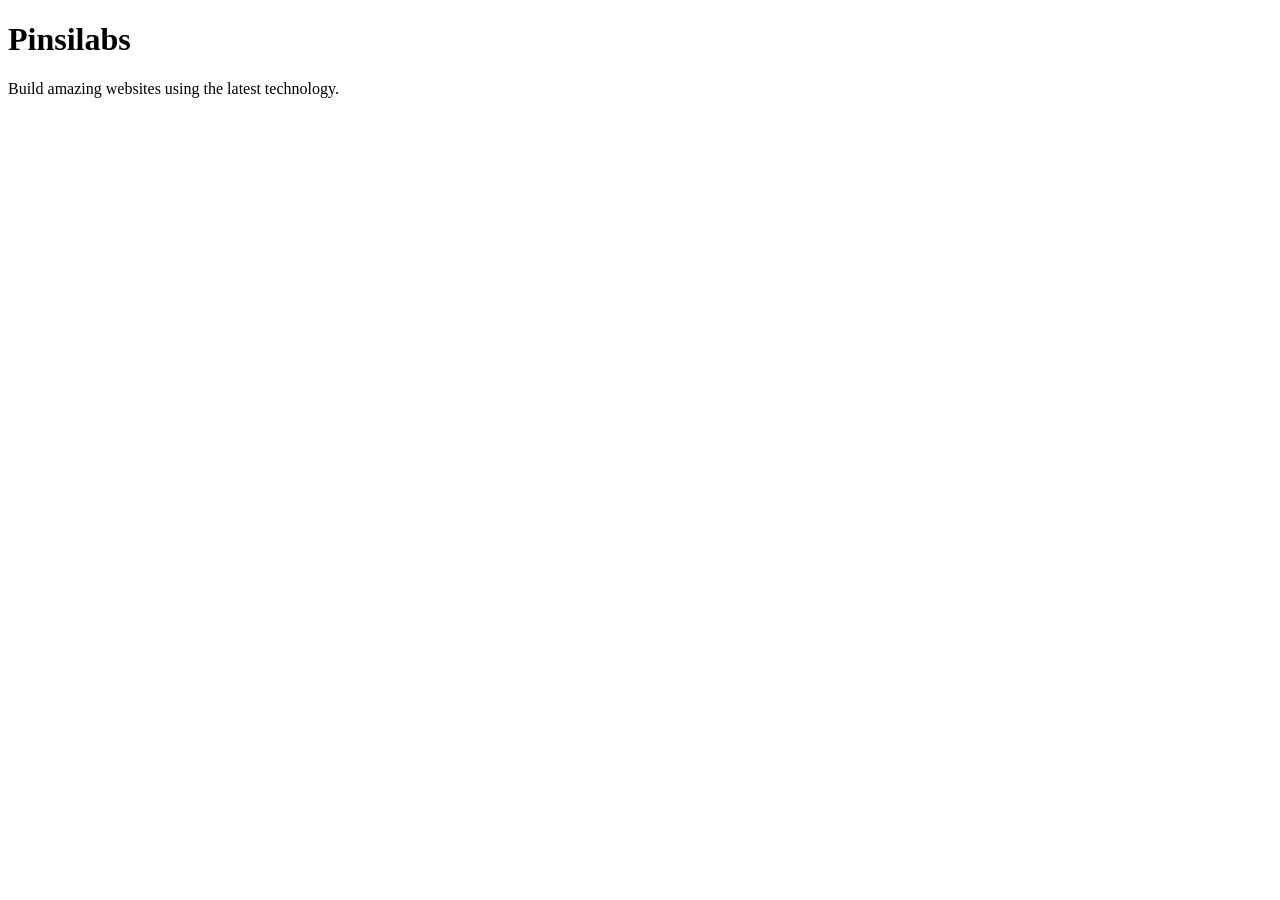
==== index.html @ 8f1940c2 "Initial commit" ====
<!DOCTYPE html>
<html lang="en">
<head>
  <meta charset="UTF-8">
  <meta name="viewport" content="width=device-width, initial-scale=1.0">
  <title>Pinsilabs</title>
</head>
<body>
  <h1>Pinsilabs</h1>
  <p>Build amazing websites using the latest technology.</p>
</body>
</html>
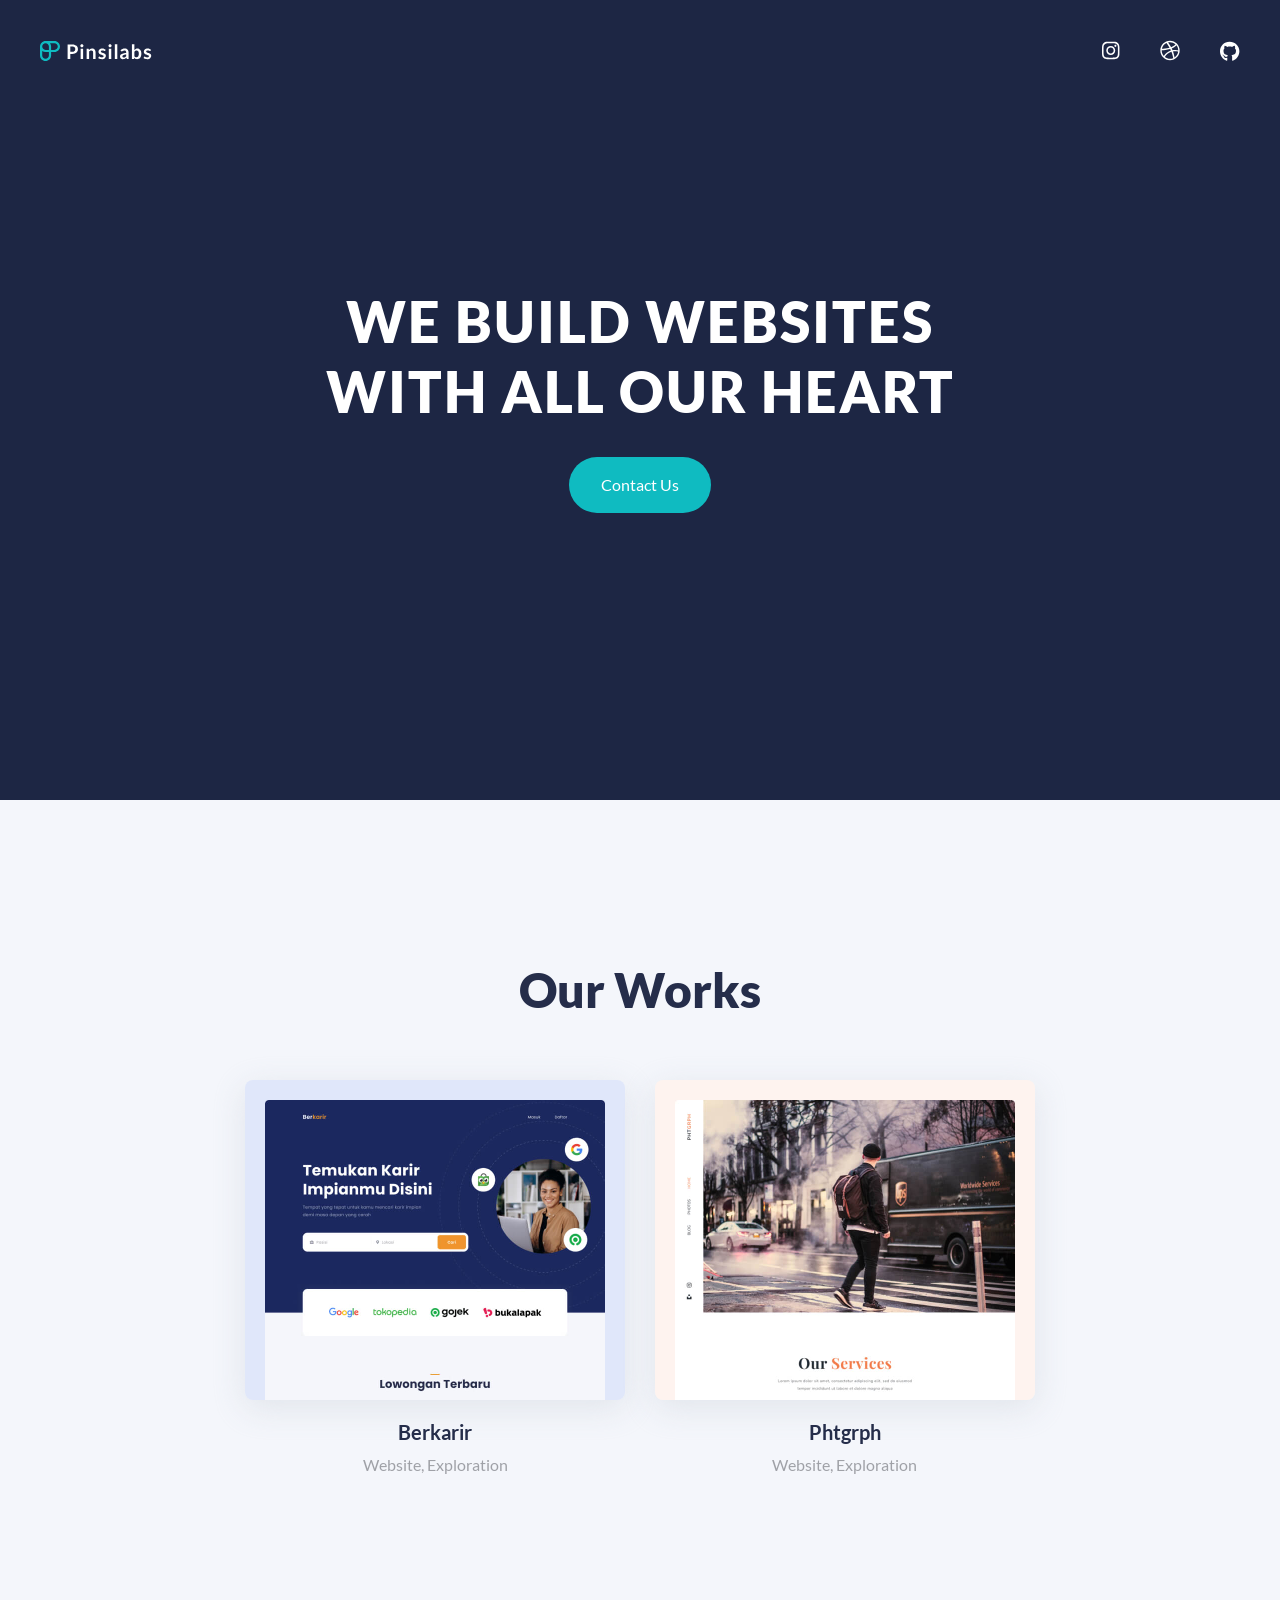
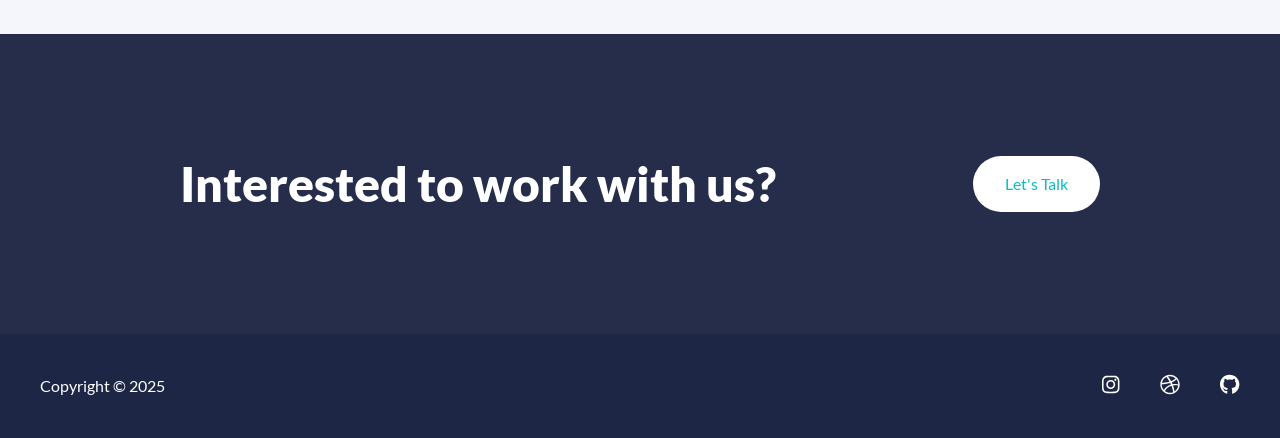
==== commit c13fa5ab: "Update landing page content" ====
--- a/index.html
+++ b/index.html
@@ -1,12 +1,92 @@
 <!DOCTYPE html>
 <html lang="en">
-<head>
-  <meta charset="UTF-8">
-  <meta name="viewport" content="width=device-width, initial-scale=1.0">
-  <title>Pinsilabs</title>
-</head>
-<body>
-  <h1>Pinsilabs</h1>
-  <p>Build amazing websites using the latest technology.</p>
-</body>
+  <head>
+    <meta charset="utf-8">
+    <meta http-equiv="X-UA-Compatible" content="IE=edge">
+    <meta name="viewport" content="width=device-width, initial-scale=1.0">
+    <title>Pinsilabs</title>
+    <!-- SEO-->
+    <meta name="description" content="We build websites with all our heart">
+    <meta name="robots" content="index, follow">
+    <!-- Favicon-->
+    <link href="./assets/images/favicon.png" rel="icon" type="image/x-icon">
+    <!-- Styles-->
+    <link href="./assets/css/styles.min.css" rel="stylesheet">
+  </head>
+  <body>
+    <div class="app">
+      <header>
+        <div class="header-container">
+          <div class="main-container">
+            <div class="header-wrapper">
+              <div class="header-copy"><a href="index.html"><img src="./assets/images/logo.svg" alt="Pinsilabs"></a></div>
+              <div class="header-social">
+                <ul>
+                  <li><a href="https://www.instagram.com/pinsilabs/?hl=en" target="_blank"><img src="./assets/icons/instagram.svg" alt="Instagram"></a></li>
+                  <li><a href="https://dribbble.com/pinsilabs" target="_blank"><img src="./assets/icons/dribbble.svg" alt="Dribbble"></a></li>
+                  <li><a href="https://github.com/pinsilabs" target="_blank"><img src="./assets/icons/github.svg" alt="GitHub"></a></li>
+                </ul>
+              </div>
+            </div>
+          </div>
+        </div>
+      </header>
+      <div class="main-content">
+        <section class="section-home-hero">
+          <div class="main-container">
+            <div class="home-hero-text">
+              <h1>We Build Websites With All Our Heart</h1>
+              <div class="home-hero-button"><a class="btn btn-main btn-rounded btn-cta" href="mailto:pinsilabs@gmail.com"> Contact Us</a></div>
+            </div>
+          </div>
+        </section>
+        <section class="section-home-works">
+          <div class="main-container">
+            <div class="section-title text-center">
+              <h2>Our Works</h2>
+            </div>
+            <div class="home-works-container">
+              <div class="home-works-wrapper">
+                <div class="home-works-item"><img src="./assets/images/berkarir.jpg" alt="Berkarir">
+                  <h3>Berkarir</h3>
+                  <p>Website, Exploration</p>
+                </div>
+                <div class="home-works-item"><img src="./assets/images/phtgrph.jpg" alt="Phtgrph">
+                  <h3>Phtgrph</h3>
+                  <p>Website, Exploration</p>
+                </div>
+              </div>
+            </div>
+          </div>
+        </section>
+        <section class="section-home-cta">
+          <div class="main-container">
+            <div class="home-cta-wrapper">
+              <h2>Interested to work with us?</h2><a class="btn btn-white btn-rounded btn-cta" href="mailto:pinsilabs@gmail.com"> Let's Talk</a>
+            </div>
+          </div>
+        </section>
+      </div>
+      <footer>
+        <div class="footer-container">
+          <div class="main-container">
+            <div class="footer-wrapper">
+              <div class="footer-copy">
+                <p>Copyright &copy; 2025</p>
+              </div>
+              <div class="footer-social">
+                <ul>
+                  <li><a href="https://www.instagram.com/pinsilabs/?hl=en" target="_blank"><img src="./assets/icons/instagram.svg" alt="Instagram"></a></li>
+                  <li><a href="https://dribbble.com/pinsilabs" target="_blank"><img src="./assets/icons/dribbble.svg" alt="Dribbble"></a></li>
+                  <li><a href="https://github.com/pinsilabs" target="_blank"><img src="./assets/icons/github.svg" alt="GitHub"></a></li>
+                </ul>
+              </div>
+            </div>
+          </div>
+        </div>
+      </footer>
+    </div>
+    <!-- Scripts-->
+    <script src="./assets/js/scripts.min.js"></script>
+  </body>
 </html>
--- a/assets/css/styles.min.css
+++ b/assets/css/styles.min.css
@@ -0,0 +1 @@
+@font-face{font-display:swap;font-family:"Lato";font-style:normal;font-weight:400;src:url("../fonts/Lato/lato-v24-latin-regular.woff2") format("woff2")}@font-face{font-display:swap;font-family:"Lato";font-style:normal;font-weight:700;src:url("../fonts/Lato/lato-v24-latin-700.woff2") format("woff2")}@font-face{font-display:swap;font-family:"Lato";font-style:normal;font-weight:900;src:url("../fonts/Lato/lato-v24-latin-900.woff2") format("woff2")}html,body{margin:0;padding:0;font-family:"Lato",sans-serif;-moz-osx-font-smoothing:grayscale;-webkit-font-smoothing:antialiased}*{-webkit-box-sizing:border-box;box-sizing:border-box}a{text-decoration:none}section{position:relative}section.section-home-hero{display:-webkit-box;display:-ms-flexbox;display:flex;-webkit-box-pack:center;-ms-flex-pack:center;justify-content:center;-webkit-box-align:center;-ms-flex-align:center;align-items:center;min-height:800px;background-color:#1d2644}section.section-home-services{padding:160px 0}section.section-home-works{padding:160px 0;background-color:#f4f6fb}section.section-home-cta{padding:120px 0;background-color:#252d4a}.app{position:relative;overflow:hidden}.main-content{position:relative}.main-container{position:relative;z-index:1;width:100%;max-width:1240px;margin:0 auto;padding:0 20px}.section-title h2{margin:0 auto;font-weight:900;font-size:48px;line-height:125%;color:#252d4a}.text-center{text-align:center}.btn{cursor:pointer;-webkit-appearance:none;-moz-appearance:none;appearance:none;position:relative;top:0;display:inline-block;font-size:16px;line-height:100%;letter-spacing:2%;border:0;border-radius:10px;-webkit-box-shadow:none;box-shadow:none;outline:none;-webkit-transition:all ease .3s;-o-transition:all ease .3s;transition:all ease .3s}.btn:hover{top:-3px;-webkit-transition:all ease .3s;-o-transition:all ease .3s;transition:all ease .3s}.btn.btn-main{padding:20px 32px;color:#fff;background-color:#0fbbc1}.btn.btn-white{padding:20px 32px;color:#0fbbc1;background-color:#fff}.btn.btn-rounded{border-radius:100px}.btn.btn-full{width:100%}header{position:absolute;z-index:9;top:0;left:0;width:100%}.header-container{padding:40px 0}.header-wrapper{display:-webkit-box;display:-ms-flexbox;display:flex;-webkit-box-pack:justify;-ms-flex-pack:justify;justify-content:space-between;-webkit-box-align:center;-ms-flex-align:center;align-items:center}.header-copy p{margin:0;color:#fff}.header-social ul{display:-webkit-box;display:-ms-flexbox;display:flex;-webkit-box-pack:start;-ms-flex-pack:start;justify-content:flex-start;-webkit-box-align:center;-ms-flex-align:center;align-items:center;gap:40px;margin:0;padding:0;list-style-type:none}.header-social ul li a{position:relative;top:0;-webkit-transition:all ease .3s;-o-transition:all ease .3s;transition:all ease .3s}.header-social ul li a:hover{top:-3px;-webkit-transition:all ease .3s;-o-transition:all ease .3s;transition:all ease .3s}footer{background-color:#1d2644}.footer-container{padding:40px 0}.footer-wrapper{display:-webkit-box;display:-ms-flexbox;display:flex;-webkit-box-pack:justify;-ms-flex-pack:justify;justify-content:space-between;-webkit-box-align:center;-ms-flex-align:center;align-items:center}.footer-copy p{margin:0;color:#fff}.footer-social ul{display:-webkit-box;display:-ms-flexbox;display:flex;-webkit-box-pack:start;-ms-flex-pack:start;justify-content:flex-start;-webkit-box-align:center;-ms-flex-align:center;align-items:center;gap:40px;margin:0;padding:0;list-style-type:none}.footer-social ul li a{position:relative;top:0;-webkit-transition:all ease .3s;-o-transition:all ease .3s;transition:all ease .3s}.footer-social ul li a:hover{top:-3px;-webkit-transition:all ease .3s;-o-transition:all ease .3s;transition:all ease .3s}.home-hero-text h1{width:100%;max-width:640px;margin:0 auto;font-weight:900;font-size:56px;line-height:125%;letter-spacing:2px;text-align:center;text-transform:uppercase;color:#fff}.home-hero-button{display:-webkit-box;display:-ms-flexbox;display:flex;-webkit-box-pack:center;-ms-flex-pack:center;justify-content:center;-webkit-box-align:center;-ms-flex-align:center;align-items:center;width:100%;margin:30px 0 0}.home-works-container{margin:60px 0 0}.home-works-wrapper{display:-webkit-box;display:-ms-flexbox;display:flex;-webkit-box-pack:center;-ms-flex-pack:center;justify-content:center;-webkit-box-align:start;-ms-flex-align:start;align-items:flex-start;gap:30px}.home-works-item{width:calc((100% - 60px)/3)}.home-works-item img{display:block;width:100%;border-radius:8px;-webkit-box-shadow:0 8px 32px 0 rgba(214,219,227,.64);box-shadow:0 8px 32px 0 rgba(214,219,227,.64)}.home-works-item img+h3{margin:20px 0 0}.home-works-item h3{margin:0;font-size:20px;line-height:125%;text-align:center;color:#252d4a}.home-works-item h3+p{margin:10px 0 0}.home-works-item p{margin:0;font-size:16px;text-align:center;color:#9fa1a7}.home-cta-wrapper{display:-webkit-box;display:-ms-flexbox;display:flex;-webkit-box-pack:justify;-ms-flex-pack:justify;justify-content:space-between;-webkit-box-align:center;-ms-flex-align:center;align-items:center;gap:60px;width:100%;max-width:920px;margin:0 auto}.home-cta-wrapper h2{margin:0;font-weight:900;font-size:48px;line-height:125%;color:#fff}
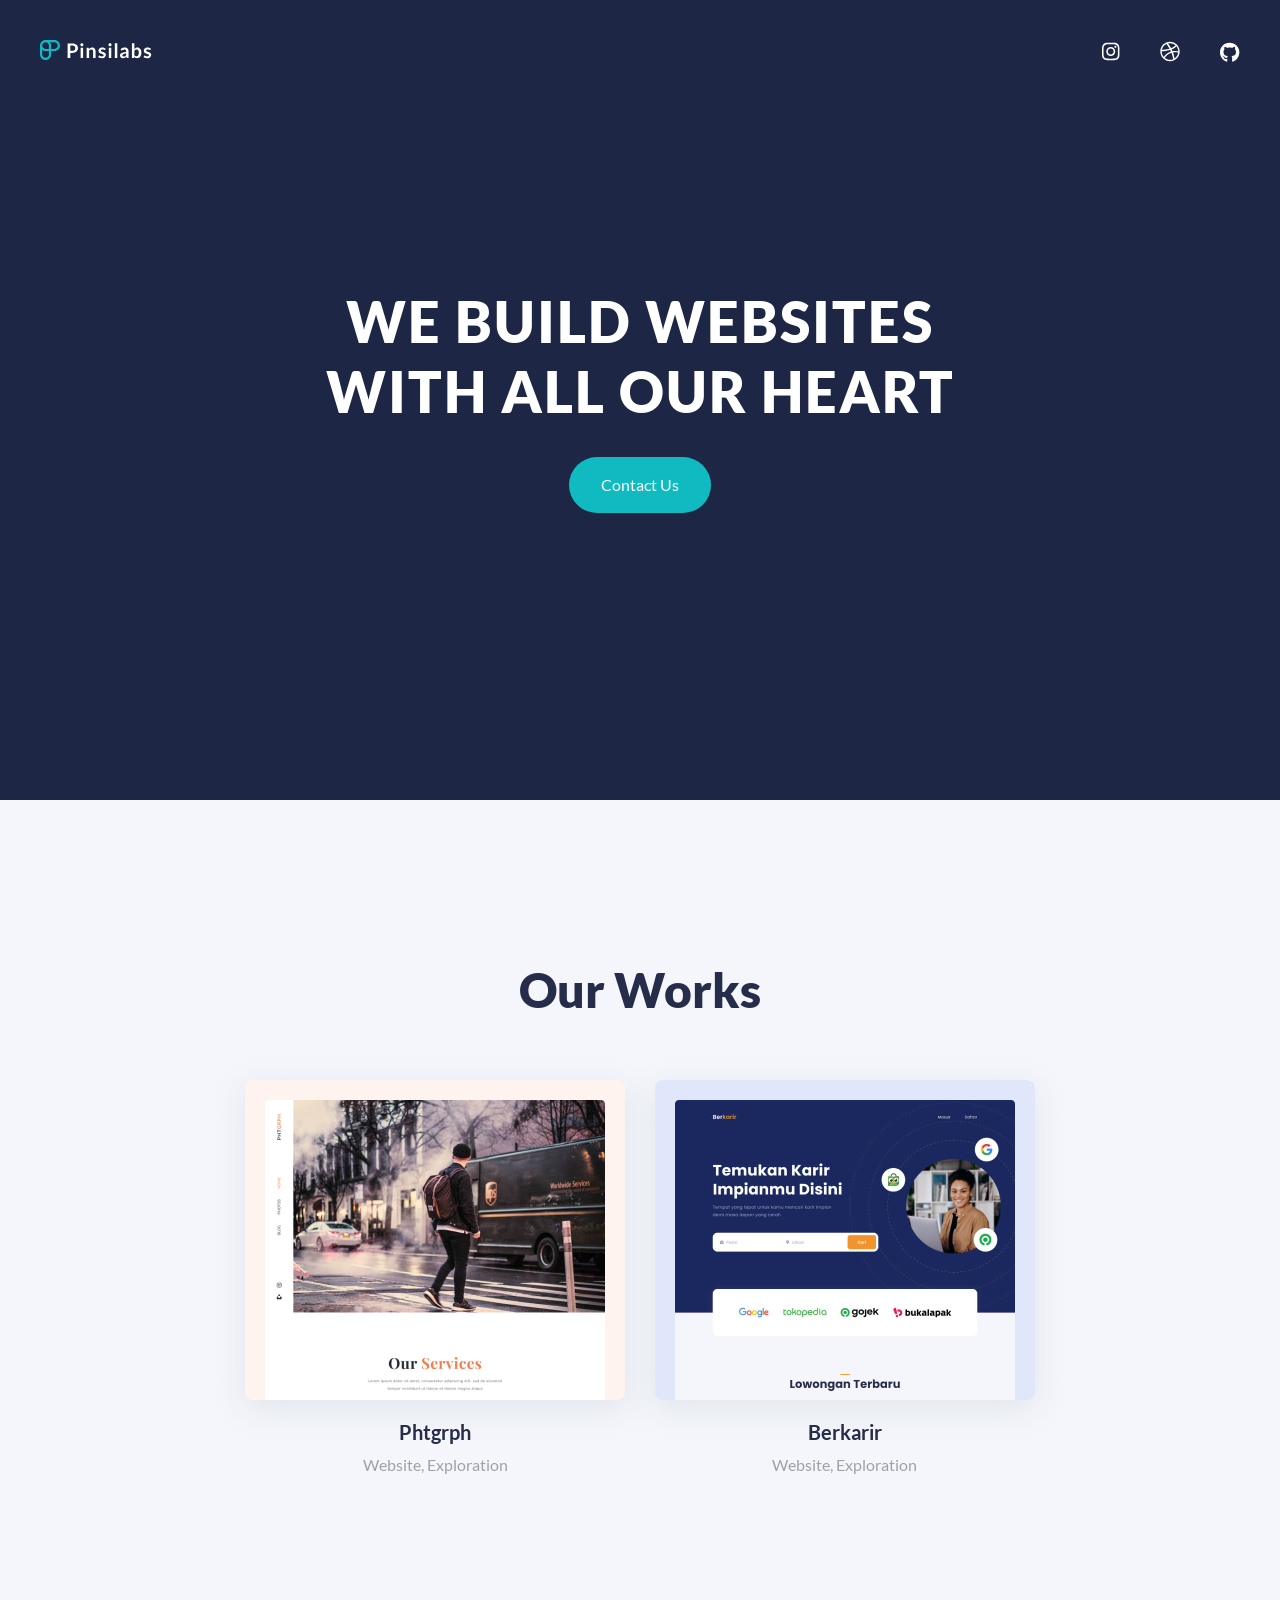
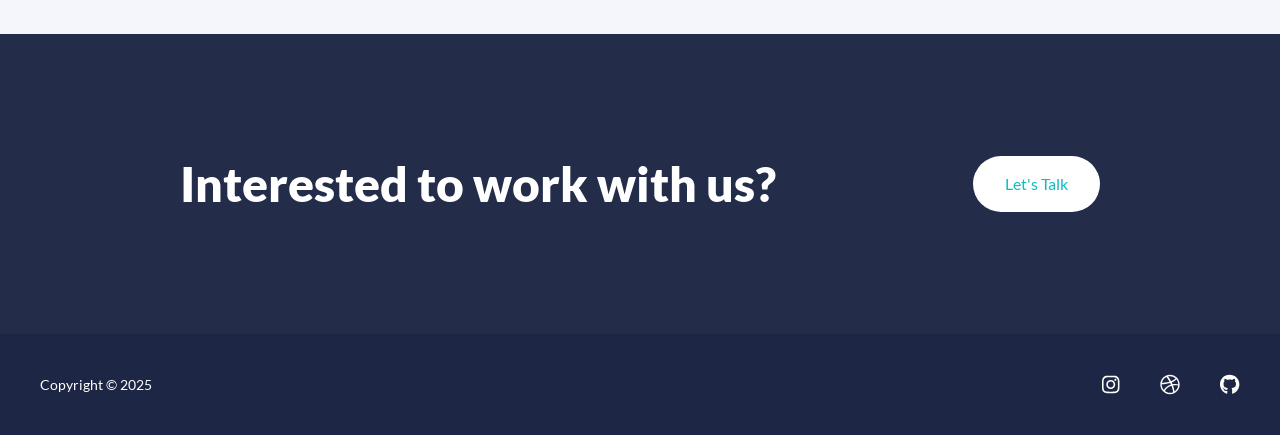
==== commit 0027869b: "Update responsive" ====
--- a/index.html
+++ b/index.html
@@ -47,12 +47,12 @@
             </div>
             <div class="home-works-container">
               <div class="home-works-wrapper">
+                <div class="home-works-item"><img src="./assets/images/phtgrph.jpg" alt="Phtgrph">
+                  <h3>Phtgrph</h3>
+                  <p>Website, Exploration</p>
+                </div>
                 <div class="home-works-item"><img src="./assets/images/berkarir.jpg" alt="Berkarir">
                   <h3>Berkarir</h3>
-                  <p>Website, Exploration</p>
-                </div>
-                <div class="home-works-item"><img src="./assets/images/phtgrph.jpg" alt="Phtgrph">
-                  <h3>Phtgrph</h3>
                   <p>Website, Exploration</p>
                 </div>
               </div>
--- a/assets/css/styles.min.css
+++ b/assets/css/styles.min.css
@@ -1 +1 @@
-@font-face{font-display:swap;font-family:"Lato";font-style:normal;font-weight:400;src:url("../fonts/Lato/lato-v24-latin-regular.woff2") format("woff2")}@font-face{font-display:swap;font-family:"Lato";font-style:normal;font-weight:700;src:url("../fonts/Lato/lato-v24-latin-700.woff2") format("woff2")}@font-face{font-display:swap;font-family:"Lato";font-style:normal;font-weight:900;src:url("../fonts/Lato/lato-v24-latin-900.woff2") format("woff2")}html,body{margin:0;padding:0;font-family:"Lato",sans-serif;-moz-osx-font-smoothing:grayscale;-webkit-font-smoothing:antialiased}*{-webkit-box-sizing:border-box;box-sizing:border-box}a{text-decoration:none}section{position:relative}section.section-home-hero{display:-webkit-box;display:-ms-flexbox;display:flex;-webkit-box-pack:center;-ms-flex-pack:center;justify-content:center;-webkit-box-align:center;-ms-flex-align:center;align-items:center;min-height:800px;background-color:#1d2644}section.section-home-services{padding:160px 0}section.section-home-works{padding:160px 0;background-color:#f4f6fb}section.section-home-cta{padding:120px 0;background-color:#252d4a}.app{position:relative;overflow:hidden}.main-content{position:relative}.main-container{position:relative;z-index:1;width:100%;max-width:1240px;margin:0 auto;padding:0 20px}.section-title h2{margin:0 auto;font-weight:900;font-size:48px;line-height:125%;color:#252d4a}.text-center{text-align:center}.btn{cursor:pointer;-webkit-appearance:none;-moz-appearance:none;appearance:none;position:relative;top:0;display:inline-block;font-size:16px;line-height:100%;letter-spacing:2%;border:0;border-radius:10px;-webkit-box-shadow:none;box-shadow:none;outline:none;-webkit-transition:all ease .3s;-o-transition:all ease .3s;transition:all ease .3s}.btn:hover{top:-3px;-webkit-transition:all ease .3s;-o-transition:all ease .3s;transition:all ease .3s}.btn.btn-main{padding:20px 32px;color:#fff;background-color:#0fbbc1}.btn.btn-white{padding:20px 32px;color:#0fbbc1;background-color:#fff}.btn.btn-rounded{border-radius:100px}.btn.btn-full{width:100%}header{position:absolute;z-index:9;top:0;left:0;width:100%}.header-container{padding:40px 0}.header-wrapper{display:-webkit-box;display:-ms-flexbox;display:flex;-webkit-box-pack:justify;-ms-flex-pack:justify;justify-content:space-between;-webkit-box-align:center;-ms-flex-align:center;align-items:center}.header-copy p{margin:0;color:#fff}.header-social ul{display:-webkit-box;display:-ms-flexbox;display:flex;-webkit-box-pack:start;-ms-flex-pack:start;justify-content:flex-start;-webkit-box-align:center;-ms-flex-align:center;align-items:center;gap:40px;margin:0;padding:0;list-style-type:none}.header-social ul li a{position:relative;top:0;-webkit-transition:all ease .3s;-o-transition:all ease .3s;transition:all ease .3s}.header-social ul li a:hover{top:-3px;-webkit-transition:all ease .3s;-o-transition:all ease .3s;transition:all ease .3s}footer{background-color:#1d2644}.footer-container{padding:40px 0}.footer-wrapper{display:-webkit-box;display:-ms-flexbox;display:flex;-webkit-box-pack:justify;-ms-flex-pack:justify;justify-content:space-between;-webkit-box-align:center;-ms-flex-align:center;align-items:center}.footer-copy p{margin:0;color:#fff}.footer-social ul{display:-webkit-box;display:-ms-flexbox;display:flex;-webkit-box-pack:start;-ms-flex-pack:start;justify-content:flex-start;-webkit-box-align:center;-ms-flex-align:center;align-items:center;gap:40px;margin:0;padding:0;list-style-type:none}.footer-social ul li a{position:relative;top:0;-webkit-transition:all ease .3s;-o-transition:all ease .3s;transition:all ease .3s}.footer-social ul li a:hover{top:-3px;-webkit-transition:all ease .3s;-o-transition:all ease .3s;transition:all ease .3s}.home-hero-text h1{width:100%;max-width:640px;margin:0 auto;font-weight:900;font-size:56px;line-height:125%;letter-spacing:2px;text-align:center;text-transform:uppercase;color:#fff}.home-hero-button{display:-webkit-box;display:-ms-flexbox;display:flex;-webkit-box-pack:center;-ms-flex-pack:center;justify-content:center;-webkit-box-align:center;-ms-flex-align:center;align-items:center;width:100%;margin:30px 0 0}.home-works-container{margin:60px 0 0}.home-works-wrapper{display:-webkit-box;display:-ms-flexbox;display:flex;-webkit-box-pack:center;-ms-flex-pack:center;justify-content:center;-webkit-box-align:start;-ms-flex-align:start;align-items:flex-start;gap:30px}.home-works-item{width:calc((100% - 60px)/3)}.home-works-item img{display:block;width:100%;border-radius:8px;-webkit-box-shadow:0 8px 32px 0 rgba(214,219,227,.64);box-shadow:0 8px 32px 0 rgba(214,219,227,.64)}.home-works-item img+h3{margin:20px 0 0}.home-works-item h3{margin:0;font-size:20px;line-height:125%;text-align:center;color:#252d4a}.home-works-item h3+p{margin:10px 0 0}.home-works-item p{margin:0;font-size:16px;text-align:center;color:#9fa1a7}.home-cta-wrapper{display:-webkit-box;display:-ms-flexbox;display:flex;-webkit-box-pack:justify;-ms-flex-pack:justify;justify-content:space-between;-webkit-box-align:center;-ms-flex-align:center;align-items:center;gap:60px;width:100%;max-width:920px;margin:0 auto}.home-cta-wrapper h2{margin:0;font-weight:900;font-size:48px;line-height:125%;color:#fff}+@font-face{font-display:swap;font-family:"Lato";font-style:normal;font-weight:400;src:url("../fonts/Lato/lato-v24-latin-regular.woff2") format("woff2")}@font-face{font-display:swap;font-family:"Lato";font-style:normal;font-weight:700;src:url("../fonts/Lato/lato-v24-latin-700.woff2") format("woff2")}@font-face{font-display:swap;font-family:"Lato";font-style:normal;font-weight:900;src:url("../fonts/Lato/lato-v24-latin-900.woff2") format("woff2")}html,body{margin:0;padding:0;font-family:"Lato",sans-serif;-moz-osx-font-smoothing:grayscale;-webkit-font-smoothing:antialiased}*{-webkit-box-sizing:border-box;box-sizing:border-box}a{text-decoration:none}section{position:relative}section.section-home-hero{display:-webkit-box;display:-ms-flexbox;display:flex;-webkit-box-pack:center;-ms-flex-pack:center;justify-content:center;-webkit-box-align:center;-ms-flex-align:center;align-items:center;min-height:576px;background-color:#1d2644}@media(min-width: 768px){section.section-home-hero{min-height:800px}}section.section-home-services{padding:100px 0}@media(min-width: 992px){section.section-home-services{padding:160px 0}}section.section-home-works{padding:100px 0;background-color:#f4f6fb}@media(min-width: 992px){section.section-home-works{padding:160px 0}}section.section-home-cta{padding:80px 0;background-color:#232c49}@media(min-width: 992px){section.section-home-cta{padding:120px 0}}.app{position:relative;overflow:hidden}.main-content{position:relative}.main-container{position:relative;z-index:1;width:100%;max-width:1240px;margin:0 auto;padding:0 20px}.section-title h2{margin:0 auto;font-weight:900;font-size:32px;line-height:125%;color:#252d4a}@media(min-width: 992px){.section-title h2{font-size:48px}}.text-center{text-align:center}.btn{cursor:pointer;-webkit-appearance:none;-moz-appearance:none;appearance:none;position:relative;top:0;display:inline-block;font-size:16px;line-height:100%;letter-spacing:2%;border:0;border-radius:10px;-webkit-box-shadow:none;box-shadow:none;outline:none;-webkit-transition:all ease .3s;-o-transition:all ease .3s;transition:all ease .3s}.btn:hover{top:-3px;-webkit-transition:all ease .3s;-o-transition:all ease .3s;transition:all ease .3s}.btn.btn-main{padding:20px 32px;color:#fff;background-color:#0fbbc1}.btn.btn-white{padding:20px 32px;color:#0fbbc1;background-color:#fff}.btn.btn-rounded{border-radius:100px}.btn.btn-full{width:100%}header{position:absolute;z-index:9;top:0;left:0;width:100%}.header-container{padding:30px 0}@media(min-width: 992px){.header-container{padding:40px 0}}.header-wrapper{display:-webkit-box;display:-ms-flexbox;display:flex;-webkit-box-pack:justify;-ms-flex-pack:justify;justify-content:space-between;-webkit-box-align:center;-ms-flex-align:center;align-items:center}.header-copy p{margin:0;color:#fff}.header-social ul{display:-webkit-box;display:-ms-flexbox;display:flex;-webkit-box-pack:start;-ms-flex-pack:start;justify-content:flex-start;-webkit-box-align:center;-ms-flex-align:center;align-items:center;gap:20px;margin:0;padding:0;list-style-type:none}@media(min-width: 992px){.header-social ul{gap:40px}}.header-social ul li a{position:relative;top:0;display:-webkit-box;display:-ms-flexbox;display:flex;-webkit-box-pack:center;-ms-flex-pack:center;justify-content:center;-webkit-box-align:center;-ms-flex-align:center;align-items:center;-webkit-transition:all ease .3s;-o-transition:all ease .3s;transition:all ease .3s}.header-social ul li a:hover{top:-3px;-webkit-transition:all ease .3s;-o-transition:all ease .3s;transition:all ease .3s}footer{background-color:#1d2644}.footer-container{padding:30px 0}@media(min-width: 992px){.footer-container{padding:40px 0}}.footer-wrapper{display:-webkit-box;display:-ms-flexbox;display:flex;-webkit-box-pack:justify;-ms-flex-pack:justify;justify-content:space-between;-webkit-box-align:center;-ms-flex-align:center;align-items:center}.footer-copy p{margin:0;font-size:14px;line-height:125%;color:#fff}.footer-social ul{display:-webkit-box;display:-ms-flexbox;display:flex;-webkit-box-pack:start;-ms-flex-pack:start;justify-content:flex-start;-webkit-box-align:center;-ms-flex-align:center;align-items:center;gap:20px;margin:0;padding:0;list-style-type:none}@media(min-width: 992px){.footer-social ul{gap:40px}}.footer-social ul li a{position:relative;top:0;display:-webkit-box;display:-ms-flexbox;display:flex;-webkit-box-pack:center;-ms-flex-pack:center;justify-content:center;-webkit-box-align:center;-ms-flex-align:center;align-items:center;-webkit-transition:all ease .3s;-o-transition:all ease .3s;transition:all ease .3s}.footer-social ul li a:hover{top:-3px;-webkit-transition:all ease .3s;-o-transition:all ease .3s;transition:all ease .3s}.home-hero-text h1{width:100%;max-width:640px;margin:0 auto;font-weight:900;font-size:36px;line-height:125%;letter-spacing:2px;text-align:center;text-transform:uppercase;color:#fff}@media(min-width: 768px){.home-hero-text h1{font-size:56px}}.home-hero-button{display:-webkit-box;display:-ms-flexbox;display:flex;-webkit-box-pack:center;-ms-flex-pack:center;justify-content:center;-webkit-box-align:center;-ms-flex-align:center;align-items:center;width:100%;margin:20px 0 0}@media(min-width: 768px){.home-hero-button{margin:30px 0 0}}.home-works-container{margin:45px 0 0}@media(min-width: 768px){.home-works-container{margin:60px 0 0}}.home-works-wrapper{display:-webkit-box;display:-ms-flexbox;display:flex;-ms-flex-wrap:wrap;flex-wrap:wrap;-webkit-box-pack:center;-ms-flex-pack:center;justify-content:center;-webkit-box-align:start;-ms-flex-align:start;align-items:flex-start;gap:45px 30px}.home-works-item{width:100%}@media(min-width: 768px){.home-works-item{width:calc((100% - 30px)/2)}}@media(min-width: 1200px){.home-works-item{width:calc((100% - 60px)/3)}}.home-works-item img{display:block;width:100%;border-radius:8px;-webkit-box-shadow:0 8px 32px 0 rgba(214,219,227,.64);box-shadow:0 8px 32px 0 rgba(214,219,227,.64)}.home-works-item img+h3{margin:20px 0 0}.home-works-item h3{margin:0;font-size:20px;line-height:125%;text-align:center;color:#252d4a}.home-works-item h3+p{margin:5px 0 0}@media(min-width: 768px){.home-works-item h3+p{margin:10px 0 0}}.home-works-item p{margin:0;font-size:16px;text-align:center;color:#9fa1a7}.home-cta-wrapper{display:-webkit-box;display:-ms-flexbox;display:flex;-webkit-box-orient:vertical;-webkit-box-direction:normal;-ms-flex-direction:column;flex-direction:column;-webkit-box-pack:center;-ms-flex-pack:center;justify-content:center;-webkit-box-align:center;-ms-flex-align:center;align-items:center;gap:20px;width:100%;max-width:920px;margin:0 auto}@media(min-width: 768px){.home-cta-wrapper{-webkit-box-orient:horizontal;-webkit-box-direction:normal;-ms-flex-direction:row;flex-direction:row;-webkit-box-pack:justify;-ms-flex-pack:justify;justify-content:space-between;gap:60px}}.home-cta-wrapper h2{margin:0;font-weight:900;font-size:32px;line-height:125%;text-align:center;color:#fff}@media(min-width: 768px){.home-cta-wrapper h2{text-align:left}}@media(min-width: 992px){.home-cta-wrapper h2{font-size:48px}}
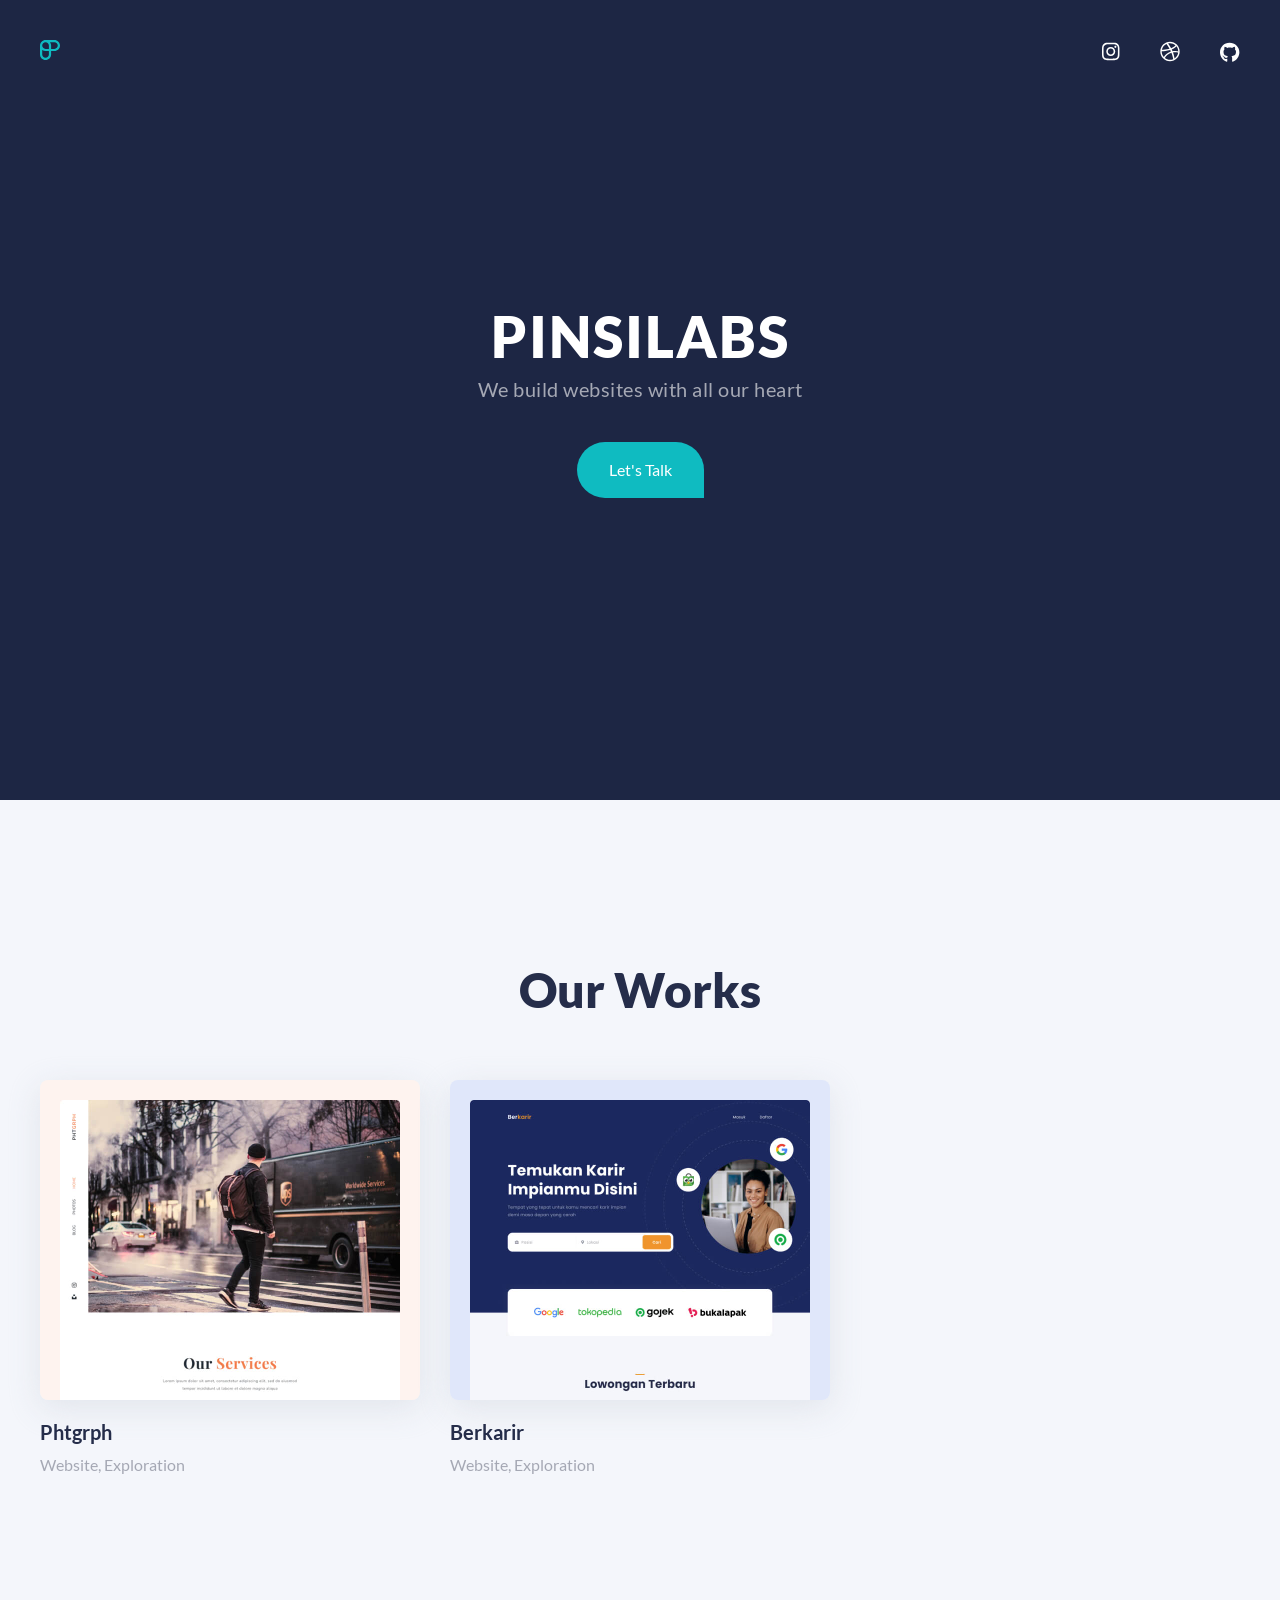
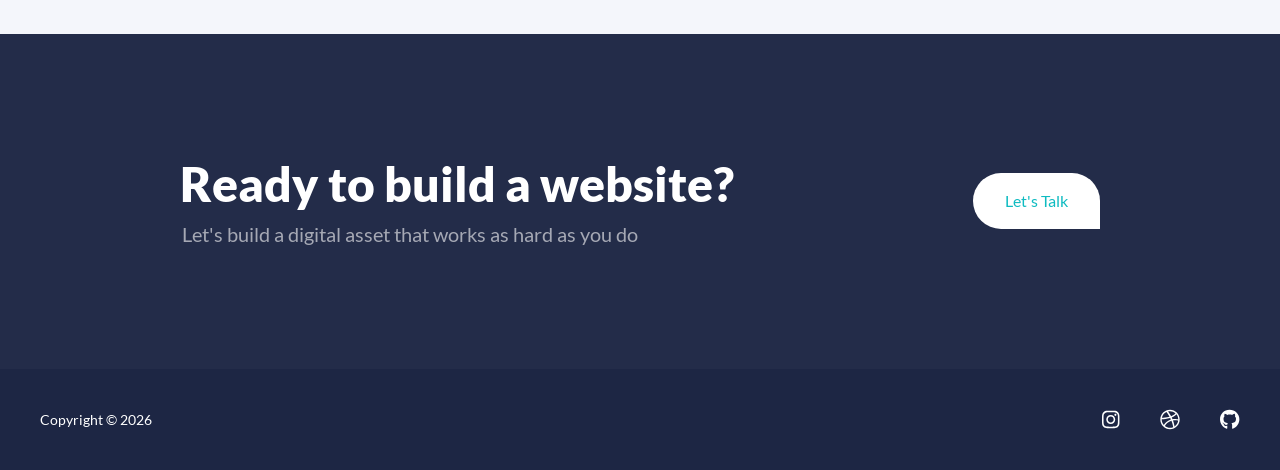
==== commit 1c22e128: "Update copy and layout." ====
--- a/index.html
+++ b/index.html
@@ -35,8 +35,9 @@
         <section class="section-home-hero">
           <div class="main-container">
             <div class="home-hero-text">
-              <h1>We Build Websites With All Our Heart</h1>
-              <div class="home-hero-button"><a class="btn btn-main btn-rounded btn-cta" href="mailto:pinsilabs@gmail.com"> Contact Us</a></div>
+              <h1>Pinsilabs</h1>
+              <p>We build websites with all our heart</p>
+              <div class="home-hero-button"><a class="btn btn-main btn-rounded btn-cta" href="mailto:pinsilabs@gmail.com">Let's Talk</a></div>
             </div>
           </div>
         </section>
@@ -62,7 +63,10 @@
         <section class="section-home-cta">
           <div class="main-container">
             <div class="home-cta-wrapper">
-              <h2>Interested to work with us?</h2><a class="btn btn-white btn-rounded btn-cta" href="mailto:pinsilabs@gmail.com"> Let's Talk</a>
+              <div>
+                <h2>Ready to build a website?</h2>
+                <p>Let's build a digital asset that works as hard as you do</p>
+              </div><a class="btn btn-white btn-rounded btn-cta" href="mailto:pinsilabs@gmail.com">Let's Talk</a>
             </div>
           </div>
         </section>
@@ -72,7 +76,7 @@
           <div class="main-container">
             <div class="footer-wrapper">
               <div class="footer-copy">
-                <p>Copyright &copy; 2025</p>
+                <p>Copyright &copy; <span id="current-year">&nbsp;</span></p>
               </div>
               <div class="footer-social">
                 <ul>
@@ -88,5 +92,21 @@
     </div>
     <!-- Scripts-->
     <script src="./assets/js/scripts.min.js"></script>
+    <script async src="https://www.googletagmanager.com/gtag/js?id=G-D74EVSW5M6"></script>
+    <script>
+      window.dataLayer = window.dataLayer || [];
+      function gtag(){dataLayer.push(arguments);}
+      gtag('js', new Date());
+      gtag('config', 'G-D74EVSW5M6');
+    </script>
+    <script>
+      document.addEventListener('DOMContentLoaded', function() {
+        var currentYearSpan = document.getElementById('current-year');
+        if (currentYearSpan) {
+          var currentYear = new Date().getFullYear();
+          currentYearSpan.textContent = currentYear;
+        }
+      });
+    </script>
   </body>
 </html>
--- a/assets/css/styles.min.css
+++ b/assets/css/styles.min.css
@@ -1 +1 @@
-@font-face{font-display:swap;font-family:"Lato";font-style:normal;font-weight:400;src:url("../fonts/Lato/lato-v24-latin-regular.woff2") format("woff2")}@font-face{font-display:swap;font-family:"Lato";font-style:normal;font-weight:700;src:url("../fonts/Lato/lato-v24-latin-700.woff2") format("woff2")}@font-face{font-display:swap;font-family:"Lato";font-style:normal;font-weight:900;src:url("../fonts/Lato/lato-v24-latin-900.woff2") format("woff2")}html,body{margin:0;padding:0;font-family:"Lato",sans-serif;-moz-osx-font-smoothing:grayscale;-webkit-font-smoothing:antialiased}*{-webkit-box-sizing:border-box;box-sizing:border-box}a{text-decoration:none}section{position:relative}section.section-home-hero{display:-webkit-box;display:-ms-flexbox;display:flex;-webkit-box-pack:center;-ms-flex-pack:center;justify-content:center;-webkit-box-align:center;-ms-flex-align:center;align-items:center;min-height:576px;background-color:#1d2644}@media(min-width: 768px){section.section-home-hero{min-height:800px}}section.section-home-services{padding:100px 0}@media(min-width: 992px){section.section-home-services{padding:160px 0}}section.section-home-works{padding:100px 0;background-color:#f4f6fb}@media(min-width: 992px){section.section-home-works{padding:160px 0}}section.section-home-cta{padding:80px 0;background-color:#232c49}@media(min-width: 992px){section.section-home-cta{padding:120px 0}}.app{position:relative;overflow:hidden}.main-content{position:relative}.main-container{position:relative;z-index:1;width:100%;max-width:1240px;margin:0 auto;padding:0 20px}.section-title h2{margin:0 auto;font-weight:900;font-size:32px;line-height:125%;color:#252d4a}@media(min-width: 992px){.section-title h2{font-size:48px}}.text-center{text-align:center}.btn{cursor:pointer;-webkit-appearance:none;-moz-appearance:none;appearance:none;position:relative;top:0;display:inline-block;font-size:16px;line-height:100%;letter-spacing:2%;border:0;border-radius:10px;-webkit-box-shadow:none;box-shadow:none;outline:none;-webkit-transition:all ease .3s;-o-transition:all ease .3s;transition:all ease .3s}.btn:hover{top:-3px;-webkit-transition:all ease .3s;-o-transition:all ease .3s;transition:all ease .3s}.btn.btn-main{padding:20px 32px;color:#fff;background-color:#0fbbc1}.btn.btn-white{padding:20px 32px;color:#0fbbc1;background-color:#fff}.btn.btn-rounded{border-radius:100px}.btn.btn-full{width:100%}header{position:absolute;z-index:9;top:0;left:0;width:100%}.header-container{padding:30px 0}@media(min-width: 992px){.header-container{padding:40px 0}}.header-wrapper{display:-webkit-box;display:-ms-flexbox;display:flex;-webkit-box-pack:justify;-ms-flex-pack:justify;justify-content:space-between;-webkit-box-align:center;-ms-flex-align:center;align-items:center}.header-copy p{margin:0;color:#fff}.header-social ul{display:-webkit-box;display:-ms-flexbox;display:flex;-webkit-box-pack:start;-ms-flex-pack:start;justify-content:flex-start;-webkit-box-align:center;-ms-flex-align:center;align-items:center;gap:20px;margin:0;padding:0;list-style-type:none}@media(min-width: 992px){.header-social ul{gap:40px}}.header-social ul li a{position:relative;top:0;display:-webkit-box;display:-ms-flexbox;display:flex;-webkit-box-pack:center;-ms-flex-pack:center;justify-content:center;-webkit-box-align:center;-ms-flex-align:center;align-items:center;-webkit-transition:all ease .3s;-o-transition:all ease .3s;transition:all ease .3s}.header-social ul li a:hover{top:-3px;-webkit-transition:all ease .3s;-o-transition:all ease .3s;transition:all ease .3s}footer{background-color:#1d2644}.footer-container{padding:30px 0}@media(min-width: 992px){.footer-container{padding:40px 0}}.footer-wrapper{display:-webkit-box;display:-ms-flexbox;display:flex;-webkit-box-pack:justify;-ms-flex-pack:justify;justify-content:space-between;-webkit-box-align:center;-ms-flex-align:center;align-items:center}.footer-copy p{margin:0;font-size:14px;line-height:125%;color:#fff}.footer-social ul{display:-webkit-box;display:-ms-flexbox;display:flex;-webkit-box-pack:start;-ms-flex-pack:start;justify-content:flex-start;-webkit-box-align:center;-ms-flex-align:center;align-items:center;gap:20px;margin:0;padding:0;list-style-type:none}@media(min-width: 992px){.footer-social ul{gap:40px}}.footer-social ul li a{position:relative;top:0;display:-webkit-box;display:-ms-flexbox;display:flex;-webkit-box-pack:center;-ms-flex-pack:center;justify-content:center;-webkit-box-align:center;-ms-flex-align:center;align-items:center;-webkit-transition:all ease .3s;-o-transition:all ease .3s;transition:all ease .3s}.footer-social ul li a:hover{top:-3px;-webkit-transition:all ease .3s;-o-transition:all ease .3s;transition:all ease .3s}.home-hero-text h1{width:100%;max-width:640px;margin:0 auto;font-weight:900;font-size:36px;line-height:125%;letter-spacing:2px;text-align:center;text-transform:uppercase;color:#fff}@media(min-width: 768px){.home-hero-text h1{font-size:56px}}.home-hero-button{display:-webkit-box;display:-ms-flexbox;display:flex;-webkit-box-pack:center;-ms-flex-pack:center;justify-content:center;-webkit-box-align:center;-ms-flex-align:center;align-items:center;width:100%;margin:20px 0 0}@media(min-width: 768px){.home-hero-button{margin:30px 0 0}}.home-works-container{margin:45px 0 0}@media(min-width: 768px){.home-works-container{margin:60px 0 0}}.home-works-wrapper{display:-webkit-box;display:-ms-flexbox;display:flex;-ms-flex-wrap:wrap;flex-wrap:wrap;-webkit-box-pack:center;-ms-flex-pack:center;justify-content:center;-webkit-box-align:start;-ms-flex-align:start;align-items:flex-start;gap:45px 30px}.home-works-item{width:100%}@media(min-width: 768px){.home-works-item{width:calc((100% - 30px)/2)}}@media(min-width: 1200px){.home-works-item{width:calc((100% - 60px)/3)}}.home-works-item img{display:block;width:100%;border-radius:8px;-webkit-box-shadow:0 8px 32px 0 rgba(214,219,227,.64);box-shadow:0 8px 32px 0 rgba(214,219,227,.64)}.home-works-item img+h3{margin:20px 0 0}.home-works-item h3{margin:0;font-size:20px;line-height:125%;text-align:center;color:#252d4a}.home-works-item h3+p{margin:5px 0 0}@media(min-width: 768px){.home-works-item h3+p{margin:10px 0 0}}.home-works-item p{margin:0;font-size:16px;text-align:center;color:#9fa1a7}.home-cta-wrapper{display:-webkit-box;display:-ms-flexbox;display:flex;-webkit-box-orient:vertical;-webkit-box-direction:normal;-ms-flex-direction:column;flex-direction:column;-webkit-box-pack:center;-ms-flex-pack:center;justify-content:center;-webkit-box-align:center;-ms-flex-align:center;align-items:center;gap:20px;width:100%;max-width:920px;margin:0 auto}@media(min-width: 768px){.home-cta-wrapper{-webkit-box-orient:horizontal;-webkit-box-direction:normal;-ms-flex-direction:row;flex-direction:row;-webkit-box-pack:justify;-ms-flex-pack:justify;justify-content:space-between;gap:60px}}.home-cta-wrapper h2{margin:0;font-weight:900;font-size:32px;line-height:125%;text-align:center;color:#fff}@media(min-width: 768px){.home-cta-wrapper h2{text-align:left}}@media(min-width: 992px){.home-cta-wrapper h2{font-size:48px}}+@font-face{font-display:swap;font-family:"Lato";font-style:normal;font-weight:400;src:url("../fonts/Lato/lato-v24-latin-regular.woff2") format("woff2")}@font-face{font-display:swap;font-family:"Lato";font-style:normal;font-weight:700;src:url("../fonts/Lato/lato-v24-latin-700.woff2") format("woff2")}@font-face{font-display:swap;font-family:"Lato";font-style:normal;font-weight:900;src:url("../fonts/Lato/lato-v24-latin-900.woff2") format("woff2")}html,body{margin:0;padding:0;font-family:"Lato",sans-serif;-moz-osx-font-smoothing:grayscale;-webkit-font-smoothing:antialiased}*{-webkit-box-sizing:border-box;box-sizing:border-box}a{text-decoration:none}section{position:relative}section.section-home-hero{display:-webkit-box;display:-ms-flexbox;display:flex;-webkit-box-pack:center;-ms-flex-pack:center;justify-content:center;-webkit-box-align:center;-ms-flex-align:center;align-items:center;min-height:576px;background-color:#1d2644}@media(min-width: 768px){section.section-home-hero{min-height:800px}}section.section-home-services{padding:100px 0}@media(min-width: 992px){section.section-home-services{padding:160px 0}}section.section-home-works{padding:100px 0;background-color:#f4f6fb}@media(min-width: 992px){section.section-home-works{padding:160px 0}}section.section-home-cta{padding:80px 0;background-color:#232c49}@media(min-width: 992px){section.section-home-cta{padding:120px 0}}.app{position:relative;overflow:hidden}.main-content{position:relative}.main-container{position:relative;z-index:1;width:100%;max-width:1240px;margin:0 auto;padding:0 20px}.section-title h2{margin:0 auto;font-weight:900;font-size:32px;line-height:125%;color:#252d4a}@media(min-width: 992px){.section-title h2{font-size:48px}}.text-center{text-align:center}.btn{cursor:pointer;-webkit-appearance:none;-moz-appearance:none;appearance:none;position:relative;top:0;display:inline-block;font-size:16px;line-height:100%;letter-spacing:2%;border:0;border-radius:10px;-webkit-box-shadow:none;box-shadow:none;outline:none;-webkit-transition:all ease .3s;-o-transition:all ease .3s;transition:all ease .3s}.btn:hover{top:-3px;-webkit-transition:all ease .3s;-o-transition:all ease .3s;transition:all ease .3s}.btn.btn-main{padding:20px 32px;color:#fff;background-color:#0fbbc1}.btn.btn-white{padding:20px 32px;color:#0fbbc1;background-color:#fff}.btn.btn-rounded{border-radius:100px 100px 0 100px}.btn.btn-full{width:100%}header{position:absolute;z-index:9;top:0;left:0;width:100%}.header-container{padding:30px 0}@media(min-width: 992px){.header-container{padding:40px 0}}.header-wrapper{display:-webkit-box;display:-ms-flexbox;display:flex;-webkit-box-pack:justify;-ms-flex-pack:justify;justify-content:space-between;-webkit-box-align:center;-ms-flex-align:center;align-items:center}.header-copy p{margin:0;color:#fff}.header-social ul{display:-webkit-box;display:-ms-flexbox;display:flex;-webkit-box-pack:start;-ms-flex-pack:start;justify-content:flex-start;-webkit-box-align:center;-ms-flex-align:center;align-items:center;gap:20px;margin:0;padding:0;list-style-type:none}@media(min-width: 992px){.header-social ul{gap:40px}}.header-social ul li a{position:relative;top:0;display:-webkit-box;display:-ms-flexbox;display:flex;-webkit-box-pack:center;-ms-flex-pack:center;justify-content:center;-webkit-box-align:center;-ms-flex-align:center;align-items:center;-webkit-transition:all ease .3s;-o-transition:all ease .3s;transition:all ease .3s}.header-social ul li a:hover{top:-3px;-webkit-transition:all ease .3s;-o-transition:all ease .3s;transition:all ease .3s}footer{background-color:#1d2644}.footer-container{padding:30px 0}@media(min-width: 992px){.footer-container{padding:40px 0}}.footer-wrapper{display:-webkit-box;display:-ms-flexbox;display:flex;-webkit-box-pack:justify;-ms-flex-pack:justify;justify-content:space-between;-webkit-box-align:center;-ms-flex-align:center;align-items:center}.footer-copy p{margin:0;font-size:14px;line-height:125%;color:#fff}.footer-social ul{display:-webkit-box;display:-ms-flexbox;display:flex;-webkit-box-pack:start;-ms-flex-pack:start;justify-content:flex-start;-webkit-box-align:center;-ms-flex-align:center;align-items:center;gap:20px;margin:0;padding:0;list-style-type:none}@media(min-width: 992px){.footer-social ul{gap:40px}}.footer-social ul li a{position:relative;top:0;display:-webkit-box;display:-ms-flexbox;display:flex;-webkit-box-pack:center;-ms-flex-pack:center;justify-content:center;-webkit-box-align:center;-ms-flex-align:center;align-items:center;-webkit-transition:all ease .3s;-o-transition:all ease .3s;transition:all ease .3s}.footer-social ul li a:hover{top:-3px;-webkit-transition:all ease .3s;-o-transition:all ease .3s;transition:all ease .3s}.home-hero-text h1{width:100%;max-width:640px;margin:0 auto;font-weight:900;font-size:48px;line-height:125%;letter-spacing:2px;text-align:center;text-transform:uppercase;color:#fff}@media(min-width: 768px){.home-hero-text h1{font-size:56px}}.home-hero-text p{width:100%;max-width:640px;margin:5px auto 0;font-weight:400;font-size:16px;line-height:125%;letter-spacing:.5px;text-align:center;color:#a5a8b4}@media(min-width: 768px){.home-hero-text p{font-size:20px}}.home-hero-button{display:-webkit-box;display:-ms-flexbox;display:flex;-webkit-box-pack:center;-ms-flex-pack:center;justify-content:center;-webkit-box-align:center;-ms-flex-align:center;align-items:center;width:100%;margin:30px 0 0}@media(min-width: 768px){.home-hero-button{margin:40px 0 0}}.home-works-container{margin:45px 0 0}@media(min-width: 768px){.home-works-container{margin:60px 0 0}}.home-works-wrapper{display:-webkit-box;display:-ms-flexbox;display:flex;-ms-flex-wrap:wrap;flex-wrap:wrap;-webkit-box-pack:start;-ms-flex-pack:start;justify-content:flex-start;-webkit-box-align:start;-ms-flex-align:start;align-items:flex-start;gap:45px 30px}.home-works-item{width:100%}@media(min-width: 768px){.home-works-item{width:calc((100% - 30px)/2)}}@media(min-width: 1200px){.home-works-item{width:calc((100% - 60px)/3)}}.home-works-item img{display:block;width:100%;border-radius:8px;-webkit-box-shadow:0 8px 32px 0 rgba(214,219,227,.64);box-shadow:0 8px 32px 0 rgba(214,219,227,.64)}.home-works-item img+h3{margin:20px 0 0}.home-works-item h3{margin:0;font-size:20px;line-height:125%;color:#252d4a}.home-works-item h3+p{margin:5px 0 0}@media(min-width: 768px){.home-works-item h3+p{margin:10px 0 0}}.home-works-item p{margin:0;font-size:16px;color:#a5a8b4}.home-cta-wrapper{display:-webkit-box;display:-ms-flexbox;display:flex;-webkit-box-orient:vertical;-webkit-box-direction:normal;-ms-flex-direction:column;flex-direction:column;-webkit-box-pack:center;-ms-flex-pack:center;justify-content:center;-webkit-box-align:center;-ms-flex-align:center;align-items:center;gap:20px;width:100%;margin:0 auto}@media(min-width: 768px){.home-cta-wrapper{-webkit-box-orient:horizontal;-webkit-box-direction:normal;-ms-flex-direction:row;flex-direction:row;-webkit-box-pack:justify;-ms-flex-pack:justify;justify-content:space-between;gap:60px;max-width:920px}}.home-cta-wrapper h2{margin:0;font-weight:900;font-size:32px;line-height:125%;text-align:center;color:#fff}@media(min-width: 768px){.home-cta-wrapper h2{text-align:left}}@media(min-width: 992px){.home-cta-wrapper h2{font-size:48px}}.home-cta-wrapper p{width:100%;margin:5px 0 0;padding:0 0 0 2px;font-weight:400;font-size:16px;line-height:150%;text-align:center;color:#a5a8b4}@media(min-width: 768px){.home-cta-wrapper p{text-align:left}}@media(min-width: 992px){.home-cta-wrapper p{max-width:560px;font-size:20px}}
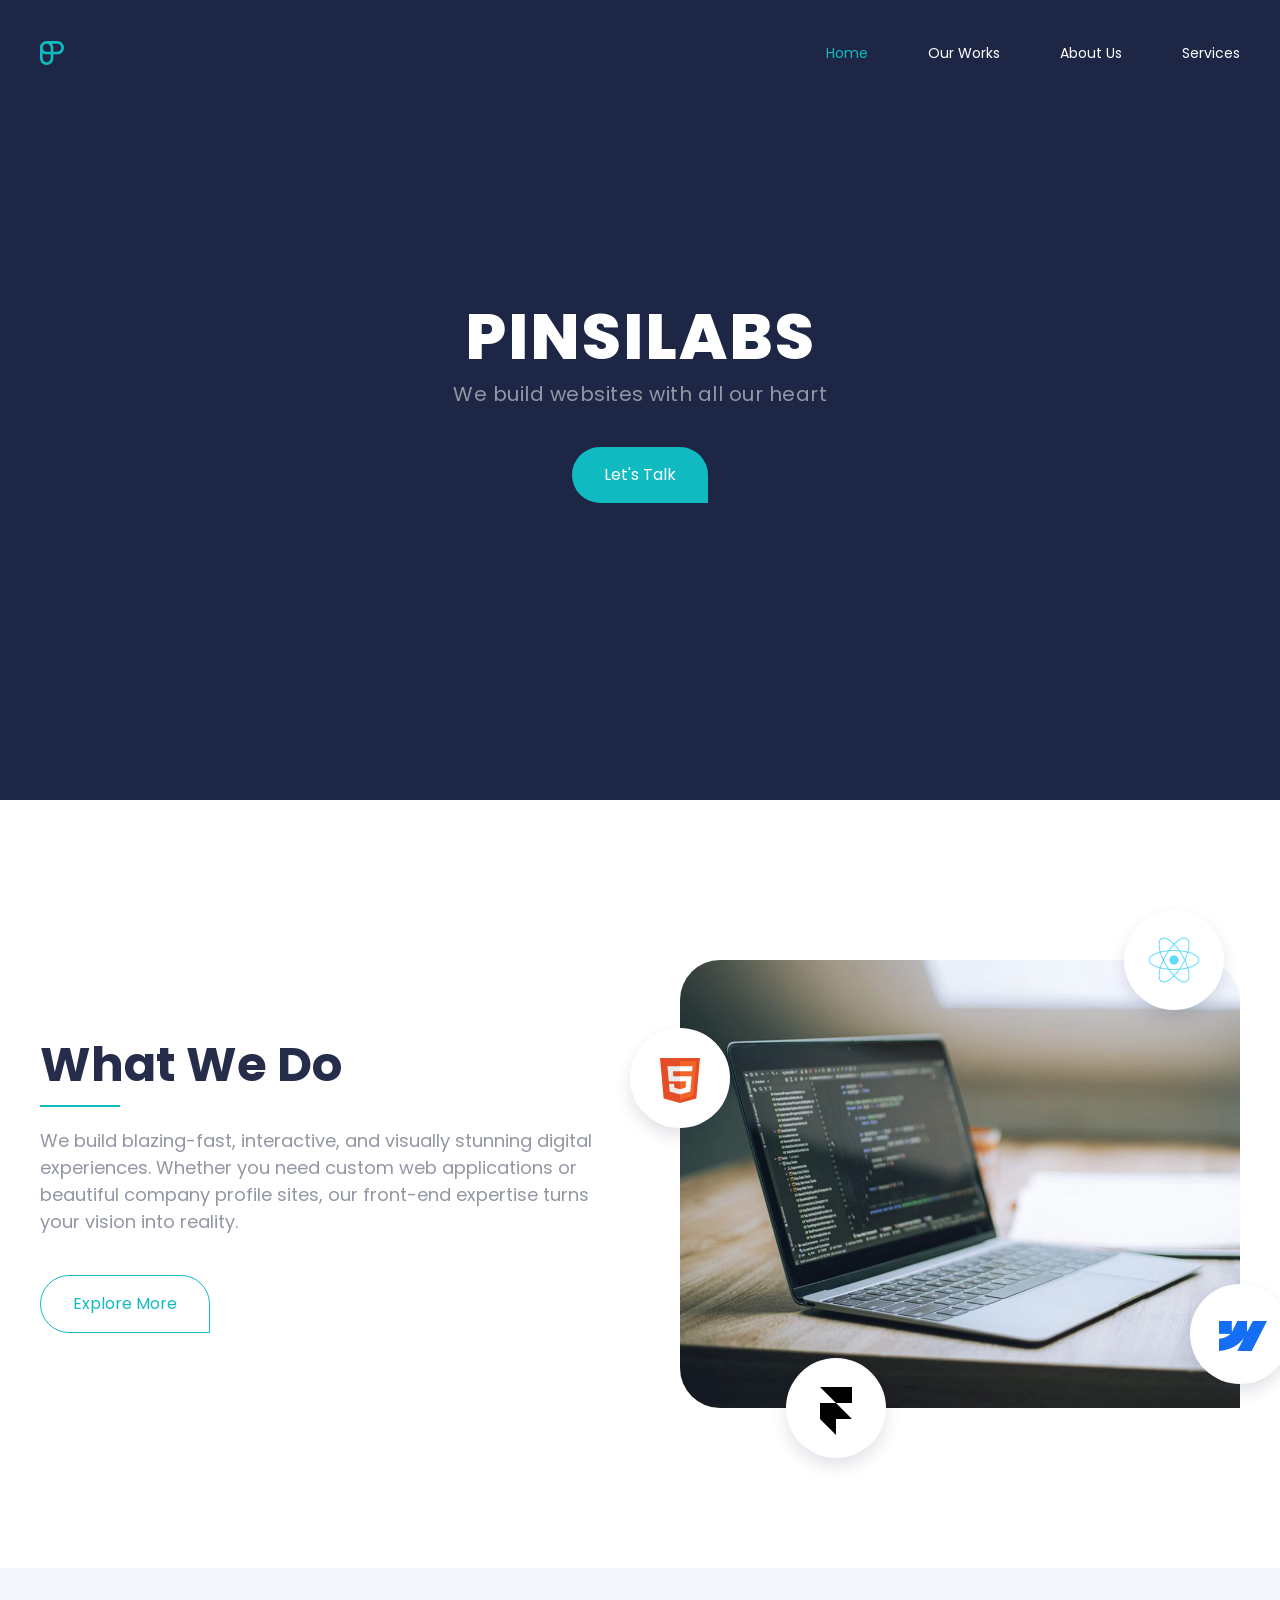
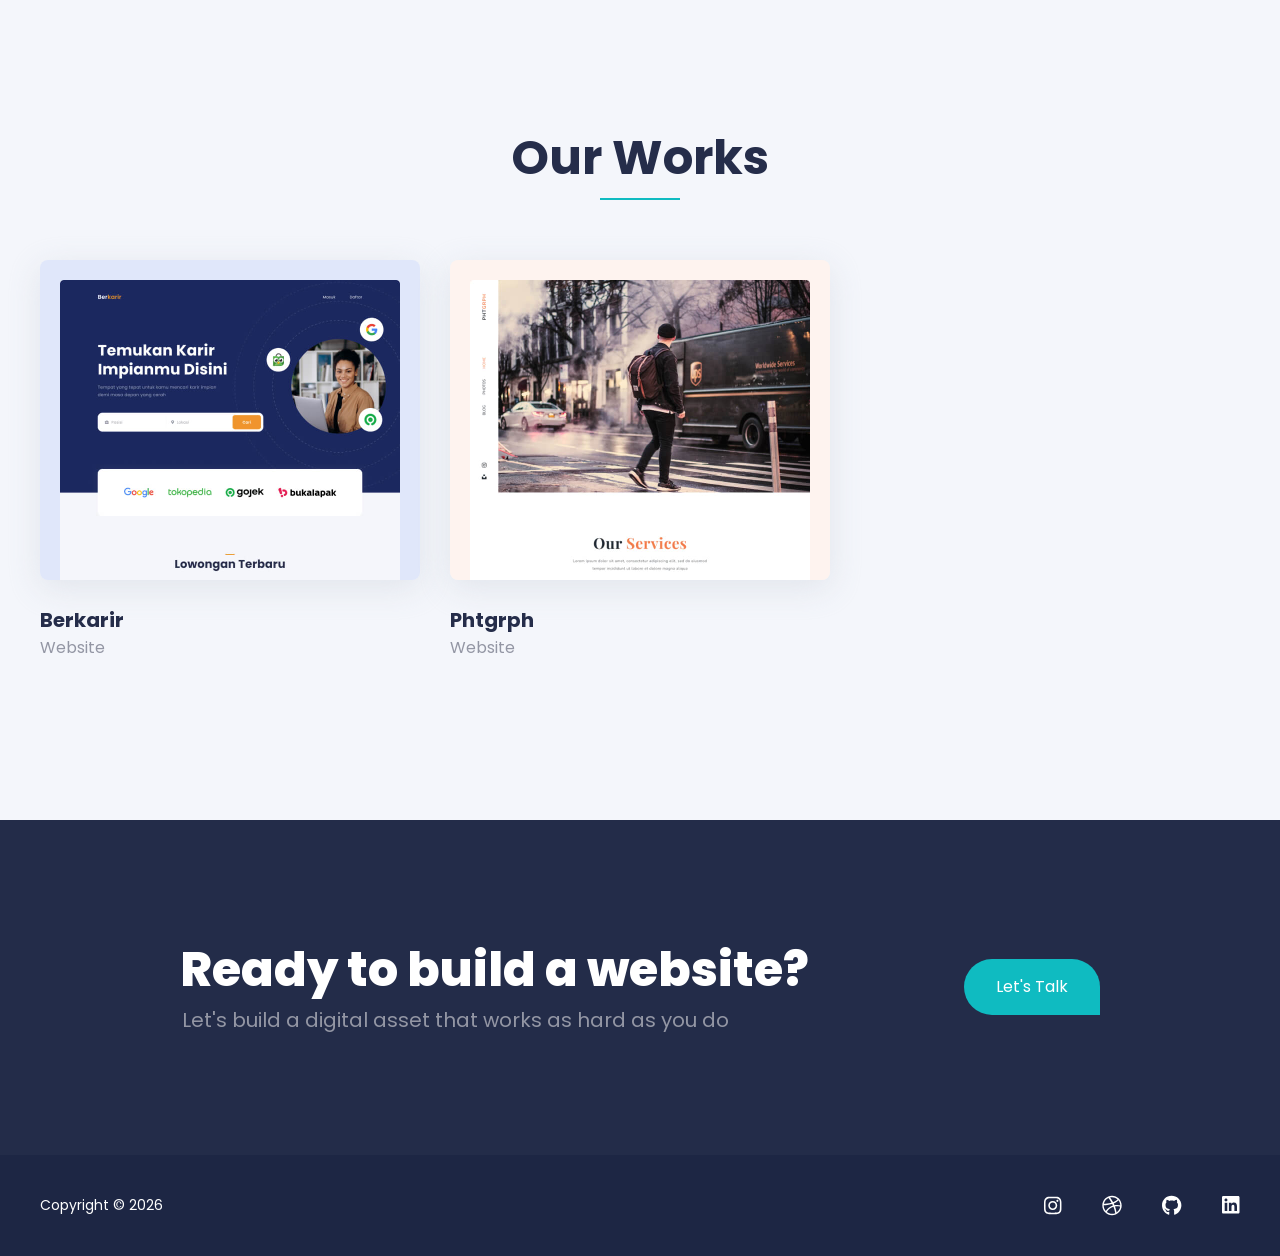
==== commit 6e2733e6: "Add services section." ====
--- a/index.html
+++ b/index.html
@@ -19,13 +19,19 @@
         <div class="header-container">
           <div class="main-container">
             <div class="header-wrapper">
-              <div class="header-copy"><a href="index.html"><img src="./assets/images/logo.svg" alt="Pinsilabs"></a></div>
-              <div class="header-social">
-                <ul>
-                  <li><a href="https://www.instagram.com/pinsilabs/?hl=en" target="_blank"><img src="./assets/icons/instagram.svg" alt="Instagram"></a></li>
-                  <li><a href="https://dribbble.com/pinsilabs" target="_blank"><img src="./assets/icons/dribbble.svg" alt="Dribbble"></a></li>
-                  <li><a href="https://github.com/pinsilabs" target="_blank"><img src="./assets/icons/github.svg" alt="GitHub"></a></li>
-                </ul>
+              <div class="header-logo"><a href="index.html"><img src="./assets/images/logo.svg" alt="Pinsilabs"></a></div>
+              <div class="header-nav">
+                <div class="mobile-nav"><span></span><span></span></div>
+                <div class="nav-wrapper">
+                  <nav>
+                    <ul>
+                      <li><a class="active" href="index.html">Home</a></li>
+                      <li><a href="">Our Works</a></li>
+                      <li><a href="">About Us</a></li>
+                      <li><a href="">Services</a></li>
+                    </ul>
+                  </nav>
+                </div>
               </div>
             </div>
           </div>
@@ -41,20 +47,39 @@
             </div>
           </div>
         </section>
+        <section class="section-home-services">
+          <div class="main-container">
+            <div class="home-services-container">
+              <div class="home-services-text">
+                <div class="section-title">
+                  <h2>What We Do</h2>
+                </div>
+                <p>We build blazing-fast, interactive, and visually stunning digital experiences. Whether you need custom web applications or beautiful company profile sites, our front-end expertise turns your vision into reality.</p>
+                <div class="home-services-button"><a class="btn btn-outline btn-rounded btn-cta" href="#">Explore More</a></div>
+              </div>
+              <div class="home-services-image"><img src="./assets/images/services-image.jpg" alt="Services Image">
+                <div class="services-icon html-icon"><img src="./assets/images/html-icon.png" alt="HTML Icon"></div>
+                <div class="services-icon react-icon"><img src="./assets/images/react-icon.png" alt="ReactJS Icon"></div>
+                <div class="services-icon webflow-icon"><img src="./assets/images/webflow-icon.png" alt="Webflow Icon"></div>
+                <div class="services-icon framer-icon"><img src="./assets/images/framer-icon.png" alt="Framer Icon"></div>
+              </div>
+            </div>
+          </div>
+        </section>
         <section class="section-home-works">
           <div class="main-container">
-            <div class="section-title text-center">
+            <div class="section-title center">
               <h2>Our Works</h2>
             </div>
             <div class="home-works-container">
               <div class="home-works-wrapper">
+                <div class="home-works-item"><img src="./assets/images/berkarir.jpg" alt="Berkarir">
+                  <h3>Berkarir</h3>
+                  <p>Website</p>
+                </div>
                 <div class="home-works-item"><img src="./assets/images/phtgrph.jpg" alt="Phtgrph">
                   <h3>Phtgrph</h3>
-                  <p>Website, Exploration</p>
-                </div>
-                <div class="home-works-item"><img src="./assets/images/berkarir.jpg" alt="Berkarir">
-                  <h3>Berkarir</h3>
-                  <p>Website, Exploration</p>
+                  <p>Website</p>
                 </div>
               </div>
             </div>
@@ -66,7 +91,7 @@
               <div>
                 <h2>Ready to build a website?</h2>
                 <p>Let's build a digital asset that works as hard as you do</p>
-              </div><a class="btn btn-white btn-rounded btn-cta" href="mailto:pinsilabs@gmail.com">Let's Talk</a>
+              </div><a class="btn btn-main btn-rounded btn-cta" href="mailto:pinsilabs@gmail.com">Let's Talk</a>
             </div>
           </div>
         </section>
@@ -83,6 +108,7 @@
                   <li><a href="https://www.instagram.com/pinsilabs/?hl=en" target="_blank"><img src="./assets/icons/instagram.svg" alt="Instagram"></a></li>
                   <li><a href="https://dribbble.com/pinsilabs" target="_blank"><img src="./assets/icons/dribbble.svg" alt="Dribbble"></a></li>
                   <li><a href="https://github.com/pinsilabs" target="_blank"><img src="./assets/icons/github.svg" alt="GitHub"></a></li>
+                  <li><a href="https://in.linkedin.com/company/pinsilabs" target="_blank"><img src="./assets/icons/linkedin.svg" alt="LinkedIn"></a></li>
                 </ul>
               </div>
             </div>
--- a/assets/css/styles.min.css
+++ b/assets/css/styles.min.css
@@ -1 +1 @@
-@font-face{font-display:swap;font-family:"Lato";font-style:normal;font-weight:400;src:url("../fonts/Lato/lato-v24-latin-regular.woff2") format("woff2")}@font-face{font-display:swap;font-family:"Lato";font-style:normal;font-weight:700;src:url("../fonts/Lato/lato-v24-latin-700.woff2") format("woff2")}@font-face{font-display:swap;font-family:"Lato";font-style:normal;font-weight:900;src:url("../fonts/Lato/lato-v24-latin-900.woff2") format("woff2")}html,body{margin:0;padding:0;font-family:"Lato",sans-serif;-moz-osx-font-smoothing:grayscale;-webkit-font-smoothing:antialiased}*{-webkit-box-sizing:border-box;box-sizing:border-box}a{text-decoration:none}section{position:relative}section.section-home-hero{display:-webkit-box;display:-ms-flexbox;display:flex;-webkit-box-pack:center;-ms-flex-pack:center;justify-content:center;-webkit-box-align:center;-ms-flex-align:center;align-items:center;min-height:576px;background-color:#1d2644}@media(min-width: 768px){section.section-home-hero{min-height:800px}}section.section-home-services{padding:100px 0}@media(min-width: 992px){section.section-home-services{padding:160px 0}}section.section-home-works{padding:100px 0;background-color:#f4f6fb}@media(min-width: 992px){section.section-home-works{padding:160px 0}}section.section-home-cta{padding:80px 0;background-color:#232c49}@media(min-width: 992px){section.section-home-cta{padding:120px 0}}.app{position:relative;overflow:hidden}.main-content{position:relative}.main-container{position:relative;z-index:1;width:100%;max-width:1240px;margin:0 auto;padding:0 20px}.section-title h2{margin:0 auto;font-weight:900;font-size:32px;line-height:125%;color:#252d4a}@media(min-width: 992px){.section-title h2{font-size:48px}}.text-center{text-align:center}.btn{cursor:pointer;-webkit-appearance:none;-moz-appearance:none;appearance:none;position:relative;top:0;display:inline-block;font-size:16px;line-height:100%;letter-spacing:2%;border:0;border-radius:10px;-webkit-box-shadow:none;box-shadow:none;outline:none;-webkit-transition:all ease .3s;-o-transition:all ease .3s;transition:all ease .3s}.btn:hover{top:-3px;-webkit-transition:all ease .3s;-o-transition:all ease .3s;transition:all ease .3s}.btn.btn-main{padding:20px 32px;color:#fff;background-color:#0fbbc1}.btn.btn-white{padding:20px 32px;color:#0fbbc1;background-color:#fff}.btn.btn-rounded{border-radius:100px 100px 0 100px}.btn.btn-full{width:100%}header{position:absolute;z-index:9;top:0;left:0;width:100%}.header-container{padding:30px 0}@media(min-width: 992px){.header-container{padding:40px 0}}.header-wrapper{display:-webkit-box;display:-ms-flexbox;display:flex;-webkit-box-pack:justify;-ms-flex-pack:justify;justify-content:space-between;-webkit-box-align:center;-ms-flex-align:center;align-items:center}.header-copy p{margin:0;color:#fff}.header-social ul{display:-webkit-box;display:-ms-flexbox;display:flex;-webkit-box-pack:start;-ms-flex-pack:start;justify-content:flex-start;-webkit-box-align:center;-ms-flex-align:center;align-items:center;gap:20px;margin:0;padding:0;list-style-type:none}@media(min-width: 992px){.header-social ul{gap:40px}}.header-social ul li a{position:relative;top:0;display:-webkit-box;display:-ms-flexbox;display:flex;-webkit-box-pack:center;-ms-flex-pack:center;justify-content:center;-webkit-box-align:center;-ms-flex-align:center;align-items:center;-webkit-transition:all ease .3s;-o-transition:all ease .3s;transition:all ease .3s}.header-social ul li a:hover{top:-3px;-webkit-transition:all ease .3s;-o-transition:all ease .3s;transition:all ease .3s}footer{background-color:#1d2644}.footer-container{padding:30px 0}@media(min-width: 992px){.footer-container{padding:40px 0}}.footer-wrapper{display:-webkit-box;display:-ms-flexbox;display:flex;-webkit-box-pack:justify;-ms-flex-pack:justify;justify-content:space-between;-webkit-box-align:center;-ms-flex-align:center;align-items:center}.footer-copy p{margin:0;font-size:14px;line-height:125%;color:#fff}.footer-social ul{display:-webkit-box;display:-ms-flexbox;display:flex;-webkit-box-pack:start;-ms-flex-pack:start;justify-content:flex-start;-webkit-box-align:center;-ms-flex-align:center;align-items:center;gap:20px;margin:0;padding:0;list-style-type:none}@media(min-width: 992px){.footer-social ul{gap:40px}}.footer-social ul li a{position:relative;top:0;display:-webkit-box;display:-ms-flexbox;display:flex;-webkit-box-pack:center;-ms-flex-pack:center;justify-content:center;-webkit-box-align:center;-ms-flex-align:center;align-items:center;-webkit-transition:all ease .3s;-o-transition:all ease .3s;transition:all ease .3s}.footer-social ul li a:hover{top:-3px;-webkit-transition:all ease .3s;-o-transition:all ease .3s;transition:all ease .3s}.home-hero-text h1{width:100%;max-width:640px;margin:0 auto;font-weight:900;font-size:48px;line-height:125%;letter-spacing:2px;text-align:center;text-transform:uppercase;color:#fff}@media(min-width: 768px){.home-hero-text h1{font-size:56px}}.home-hero-text p{width:100%;max-width:640px;margin:5px auto 0;font-weight:400;font-size:16px;line-height:125%;letter-spacing:.5px;text-align:center;color:#a5a8b4}@media(min-width: 768px){.home-hero-text p{font-size:20px}}.home-hero-button{display:-webkit-box;display:-ms-flexbox;display:flex;-webkit-box-pack:center;-ms-flex-pack:center;justify-content:center;-webkit-box-align:center;-ms-flex-align:center;align-items:center;width:100%;margin:30px 0 0}@media(min-width: 768px){.home-hero-button{margin:40px 0 0}}.home-works-container{margin:45px 0 0}@media(min-width: 768px){.home-works-container{margin:60px 0 0}}.home-works-wrapper{display:-webkit-box;display:-ms-flexbox;display:flex;-ms-flex-wrap:wrap;flex-wrap:wrap;-webkit-box-pack:start;-ms-flex-pack:start;justify-content:flex-start;-webkit-box-align:start;-ms-flex-align:start;align-items:flex-start;gap:45px 30px}.home-works-item{width:100%}@media(min-width: 768px){.home-works-item{width:calc((100% - 30px)/2)}}@media(min-width: 1200px){.home-works-item{width:calc((100% - 60px)/3)}}.home-works-item img{display:block;width:100%;border-radius:8px;-webkit-box-shadow:0 8px 32px 0 rgba(214,219,227,.64);box-shadow:0 8px 32px 0 rgba(214,219,227,.64)}.home-works-item img+h3{margin:20px 0 0}.home-works-item h3{margin:0;font-size:20px;line-height:125%;color:#252d4a}.home-works-item h3+p{margin:5px 0 0}@media(min-width: 768px){.home-works-item h3+p{margin:10px 0 0}}.home-works-item p{margin:0;font-size:16px;color:#a5a8b4}.home-cta-wrapper{display:-webkit-box;display:-ms-flexbox;display:flex;-webkit-box-orient:vertical;-webkit-box-direction:normal;-ms-flex-direction:column;flex-direction:column;-webkit-box-pack:center;-ms-flex-pack:center;justify-content:center;-webkit-box-align:center;-ms-flex-align:center;align-items:center;gap:20px;width:100%;margin:0 auto}@media(min-width: 768px){.home-cta-wrapper{-webkit-box-orient:horizontal;-webkit-box-direction:normal;-ms-flex-direction:row;flex-direction:row;-webkit-box-pack:justify;-ms-flex-pack:justify;justify-content:space-between;gap:60px;max-width:920px}}.home-cta-wrapper h2{margin:0;font-weight:900;font-size:32px;line-height:125%;text-align:center;color:#fff}@media(min-width: 768px){.home-cta-wrapper h2{text-align:left}}@media(min-width: 992px){.home-cta-wrapper h2{font-size:48px}}.home-cta-wrapper p{width:100%;margin:5px 0 0;padding:0 0 0 2px;font-weight:400;font-size:16px;line-height:150%;text-align:center;color:#a5a8b4}@media(min-width: 768px){.home-cta-wrapper p{text-align:left}}@media(min-width: 992px){.home-cta-wrapper p{max-width:560px;font-size:20px}}+@font-face{font-display:swap;font-family:"Lato";font-style:normal;font-weight:400;src:url("../fonts/Lato/lato-v24-latin-regular.woff2") format("woff2")}@font-face{font-display:swap;font-family:"Lato";font-style:normal;font-weight:700;src:url("../fonts/Lato/lato-v24-latin-700.woff2") format("woff2")}@font-face{font-display:swap;font-family:"Lato";font-style:normal;font-weight:900;src:url("../fonts/Lato/lato-v24-latin-900.woff2") format("woff2")}@font-face{font-display:swap;font-family:"Poppins";font-style:normal;font-weight:400;src:url("../fonts/Poppins/poppins-v24-latin-regular.woff2") format("woff2")}@font-face{font-display:swap;font-family:"Poppins";font-style:normal;font-weight:600;src:url("../fonts/Poppins/poppins-v24-latin-600.woff2") format("woff2")}@font-face{font-display:swap;font-family:"Poppins";font-style:normal;font-weight:700;src:url("../fonts/Poppins/poppins-v24-latin-700.woff2") format("woff2")}@font-face{font-display:swap;font-family:"Poppins";font-style:normal;font-weight:800;src:url("../fonts/Poppins/poppins-v24-latin-800.woff2") format("woff2")}html,body{margin:0;padding:0;font-family:"Poppins",sans-serif;-moz-osx-font-smoothing:grayscale;-webkit-font-smoothing:antialiased}*{-webkit-box-sizing:border-box;box-sizing:border-box}a{text-decoration:none}section{position:relative}section.section-home-hero{display:-webkit-box;display:-ms-flexbox;display:flex;-webkit-box-pack:center;-ms-flex-pack:center;justify-content:center;-webkit-box-align:center;-ms-flex-align:center;align-items:center;min-height:576px;background-color:#1d2644}@media(min-width: 768px){section.section-home-hero{min-height:800px}}section.section-home-services{padding:100px 0}@media(min-width: 992px){section.section-home-services{padding:160px 0}}section.section-home-works{padding:100px 0;background-color:#f4f6fb}@media(min-width: 992px){section.section-home-works{padding:160px 0}}section.section-home-cta{padding:80px 0;background-color:#232c49}@media(min-width: 992px){section.section-home-cta{padding:120px 0}}.app{position:relative;overflow:hidden}.main-content{position:relative}.main-container{position:relative;z-index:1;width:100%;max-width:1240px;margin:0 auto;padding:0 20px}.section-title{position:relative;padding:0 0 12px}.section-title::before{content:"";position:absolute;bottom:0;left:0;width:80px;height:2px;background-color:#0fbbc1}.section-title.center::before{left:50%;-webkit-transform:translateX(-50%);-ms-transform:translateX(-50%);transform:translateX(-50%)}.section-title.center h2{text-align:center}.section-title.right h2{text-align:right}.section-title h2{margin:0 auto;font-weight:700;font-size:32px;line-height:125%;color:#252d4a}@media(min-width: 992px){.section-title h2{font-size:48px}}.text-center{text-align:center}.btn{cursor:pointer;-webkit-appearance:none;-moz-appearance:none;appearance:none;position:relative;top:0;display:inline-block;font-size:16px;line-height:100%;letter-spacing:2%;border:0;border-radius:10px;-webkit-box-shadow:none;box-shadow:none;outline:none;-webkit-transition:all ease .3s;-o-transition:all ease .3s;transition:all ease .3s}.btn:hover{top:-3px;-webkit-transition:all ease .3s;-o-transition:all ease .3s;transition:all ease .3s}.btn.btn-main{padding:20px 32px;color:#fff;background-color:#0fbbc1}.btn.btn-white{padding:20px 32px;color:#0fbbc1;background-color:#fff}.btn.btn-outline{padding:20px 32px;color:#0fbbc1;border:1px solid #0fbbc1}.btn.btn-rounded{border-radius:100px 100px 0 100px}.btn.btn-full{width:100%}header{position:absolute;z-index:9;top:0;left:0;width:100%}.header-container{padding:30px 0}@media(min-width: 992px){.header-container{padding:40px 0}}.header-wrapper{display:-webkit-box;display:-ms-flexbox;display:flex;-webkit-box-pack:justify;-ms-flex-pack:justify;justify-content:space-between;-webkit-box-align:center;-ms-flex-align:center;align-items:center}.header-logo{-ms-flex-item-align:center;align-self:center}.header-logo a{display:block}.header-logo a img{display:block;width:24px}.header-nav nav ul{display:-webkit-box;display:-ms-flexbox;display:flex;-webkit-box-pack:start;-ms-flex-pack:start;justify-content:flex-start;-webkit-box-align:center;-ms-flex-align:center;align-items:center;gap:60px;margin:0;padding:0;list-style-type:none}.header-nav nav ul li a{font-size:14px;color:#fff}.header-nav nav ul li a:hover{opacity:.75}.header-nav nav ul li a.active{color:#0fbbc1}.header-social ul{display:-webkit-box;display:-ms-flexbox;display:flex;-webkit-box-pack:start;-ms-flex-pack:start;justify-content:flex-start;-webkit-box-align:center;-ms-flex-align:center;align-items:center;gap:20px;margin:0;padding:0;list-style-type:none}@media(min-width: 992px){.header-social ul{gap:40px}}.header-social ul li a{position:relative;top:0;display:-webkit-box;display:-ms-flexbox;display:flex;-webkit-box-pack:center;-ms-flex-pack:center;justify-content:center;-webkit-box-align:center;-ms-flex-align:center;align-items:center;-webkit-transition:all ease .3s;-o-transition:all ease .3s;transition:all ease .3s}.header-social ul li a:hover{top:-3px;-webkit-transition:all ease .3s;-o-transition:all ease .3s;transition:all ease .3s}.mobile-nav{display:block;position:relative;width:24px;height:24px}@media(min-width: 768px){.mobile-nav{display:none}}.mobile-nav span{display:block;position:absolute;right:2px;height:2px;background-color:#f4f6fb;border-radius:1px}.mobile-nav span:nth-child(1){top:calc(50% - 5px);width:20px}.mobile-nav span:nth-child(2){top:calc(50% + 3px);width:16px}.nav-wrapper{display:none}@media(min-width: 768px){.nav-wrapper{display:block}}footer{background-color:#1d2644}.footer-container{padding:30px 0}@media(min-width: 992px){.footer-container{padding:40px 0}}.footer-wrapper{display:-webkit-box;display:-ms-flexbox;display:flex;-webkit-box-pack:justify;-ms-flex-pack:justify;justify-content:space-between;-webkit-box-align:center;-ms-flex-align:center;align-items:center}.footer-copy p{margin:0;font-size:14px;line-height:125%;color:#fff}.footer-social ul{display:-webkit-box;display:-ms-flexbox;display:flex;-webkit-box-pack:start;-ms-flex-pack:start;justify-content:flex-start;-webkit-box-align:center;-ms-flex-align:center;align-items:center;gap:20px;margin:0;padding:0;list-style-type:none}@media(min-width: 992px){.footer-social ul{gap:40px}}.footer-social ul li a{position:relative;top:0;display:-webkit-box;display:-ms-flexbox;display:flex;-webkit-box-pack:center;-ms-flex-pack:center;justify-content:center;-webkit-box-align:center;-ms-flex-align:center;align-items:center;-webkit-transition:all ease .3s;-o-transition:all ease .3s;transition:all ease .3s}.footer-social ul li a:hover{top:-3px;-webkit-transition:all ease .3s;-o-transition:all ease .3s;transition:all ease .3s}.home-hero-text h1{width:100%;max-width:640px;margin:0 auto;font-weight:800;font-size:56px;line-height:125%;letter-spacing:2px;text-align:center;text-transform:uppercase;color:#fff}@media(min-width: 768px){.home-hero-text h1{font-size:64px}}.home-hero-text p{width:100%;max-width:640px;margin:5px auto 0;font-weight:400;font-size:16px;line-height:125%;letter-spacing:.5px;text-align:center;color:#9396a4}@media(min-width: 768px){.home-hero-text p{font-size:20px}}.home-hero-button{display:-webkit-box;display:-ms-flexbox;display:flex;-webkit-box-pack:center;-ms-flex-pack:center;justify-content:center;-webkit-box-align:center;-ms-flex-align:center;align-items:center;width:100%;margin:30px 0 0}@media(min-width: 768px){.home-hero-button{margin:40px 0 0}}.home-services-container{display:grid;grid-template-columns:1fr;grid-gap:60px}@media(min-width: 576px){.home-services-container{grid-template-columns:repeat(2, 1fr)}}@media(min-width: 768px){.home-services-container{grid-gap:80px}}@media(min-width: 1440px){.home-services-container{grid-template-columns:auto 480px;grid-gap:160px}}.home-services-text{-ms-flex-item-align:center;align-self:center}.home-services-text p{width:100%;max-width:560px;margin:20px 0 0;font-size:16px;line-height:150%;color:#9396a4}@media(min-width: 992px){.home-services-text p{font-size:18px}}.home-services-button{margin:20px 0 0}@media(min-width: 768px){.home-services-button{margin:40px 0 0}}.home-services-image{position:relative;-ms-flex-item-align:center;align-self:center}.home-services-image img{display:block;width:100%;border-radius:32px 32px 0 32px}@media(min-width: 768px){.home-services-image img{border-radius:40px 40px 0 40px}}.home-services-image .services-icon{position:absolute;width:64px;height:64px;background-color:#fff;border-radius:100px;-webkit-box-shadow:0 8px 16px rgba(29,38,68,.125);box-shadow:0 8px 16px rgba(29,38,68,.125)}@media(min-width: 768px){.home-services-image .services-icon{width:100px;height:100px}}.home-services-image .services-icon.html-icon{top:68px;left:-16px}@media(min-width: 768px){.home-services-image .services-icon.html-icon{top:68px;left:-50px}}.home-services-image .services-icon.react-icon{top:-32px;right:16px}@media(min-width: 768px){.home-services-image .services-icon.react-icon{top:-50px;right:16px}}.home-services-image .services-icon.webflow-icon{bottom:24px;right:-16px}@media(min-width: 768px){.home-services-image .services-icon.webflow-icon{bottom:24px;right:-50px}}.home-services-image .services-icon.framer-icon{bottom:-32px;left:72px}@media(min-width: 768px){.home-services-image .services-icon.framer-icon{bottom:-50px;left:106px}}.home-works-container{margin:45px 0 0}@media(min-width: 768px){.home-works-container{margin:60px 0 0}}.home-works-wrapper{display:-webkit-box;display:-ms-flexbox;display:flex;-ms-flex-wrap:wrap;flex-wrap:wrap;-webkit-box-pack:start;-ms-flex-pack:start;justify-content:flex-start;-webkit-box-align:start;-ms-flex-align:start;align-items:flex-start;gap:45px 30px}.home-works-item{width:100%}@media(min-width: 768px){.home-works-item{width:calc((100% - 30px)/2)}}@media(min-width: 1200px){.home-works-item{width:calc((100% - 60px)/3)}}.home-works-item img{display:block;width:100%;border-radius:8px;-webkit-box-shadow:0 8px 32px 0 rgba(214,219,227,.64);box-shadow:0 8px 32px 0 rgba(214,219,227,.64)}.home-works-item img+h3{margin:20px 0 0}@media(min-width: 768px){.home-works-item img+h3{margin:30px 0 0}}.home-works-item h3{margin:0;font-size:20px;line-height:100%;color:#252d4a}.home-works-item h3+p{margin:5px 0 0}.home-works-item p{margin:0;font-size:16px;color:#9396a4}.home-cta-wrapper{display:-webkit-box;display:-ms-flexbox;display:flex;-webkit-box-orient:vertical;-webkit-box-direction:normal;-ms-flex-direction:column;flex-direction:column;-webkit-box-pack:center;-ms-flex-pack:center;justify-content:center;-webkit-box-align:center;-ms-flex-align:center;align-items:center;gap:20px;width:100%;margin:0 auto}@media(min-width: 768px){.home-cta-wrapper{-webkit-box-orient:horizontal;-webkit-box-direction:normal;-ms-flex-direction:row;flex-direction:row;-webkit-box-pack:justify;-ms-flex-pack:justify;justify-content:space-between;gap:60px;max-width:920px}}.home-cta-wrapper h2{margin:0;font-weight:800;font-size:32px;line-height:125%;text-align:center;color:#fff}@media(min-width: 768px){.home-cta-wrapper h2{text-align:left}}@media(min-width: 992px){.home-cta-wrapper h2{font-size:48px}}.home-cta-wrapper p{width:100%;max-width:300px;margin:5px auto 0;padding:0;font-weight:400;font-size:16px;line-height:150%;text-align:center;color:#9396a4}@media(min-width: 576px){.home-cta-wrapper p{max-width:100%;margin:5px 0 0;padding:0 0 0 2px}}@media(min-width: 768px){.home-cta-wrapper p{text-align:left}}@media(min-width: 992px){.home-cta-wrapper p{max-width:560px;font-size:20px}}
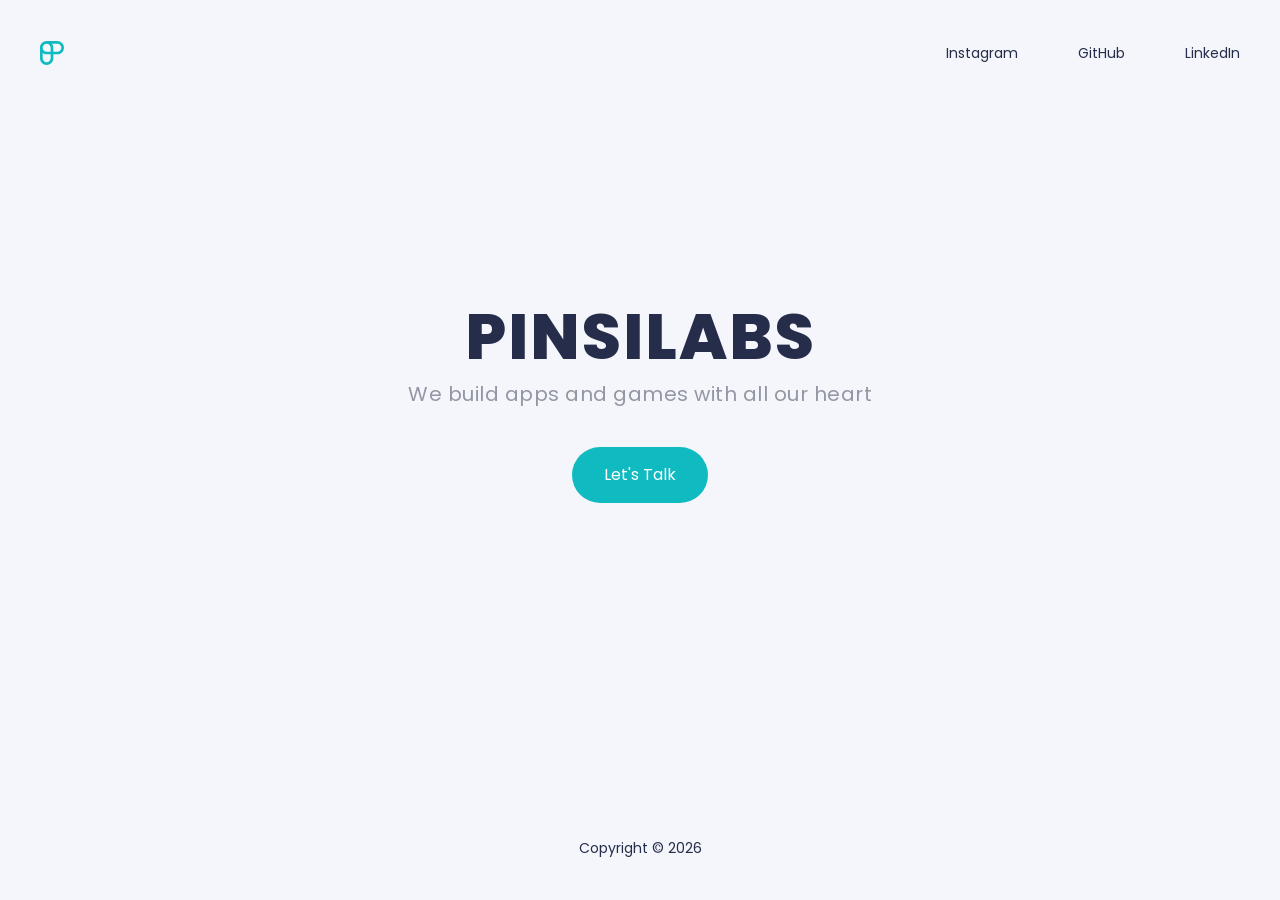
==== commit fbcbbc7f: "Update home page" ====
--- a/index.html
+++ b/index.html
@@ -6,7 +6,7 @@
     <meta name="viewport" content="width=device-width, initial-scale=1.0">
     <title>Pinsilabs</title>
     <!-- SEO-->
-    <meta name="description" content="We build websites with all our heart">
+    <meta name="description" content="We build apps and games with all our heart">
     <meta name="robots" content="index, follow">
     <!-- Favicon-->
     <link href="./assets/images/favicon.png" rel="icon" type="image/x-icon">
@@ -25,10 +25,9 @@
                 <div class="nav-wrapper">
                   <nav>
                     <ul>
-                      <li><a class="active" href="index.html">Home</a></li>
-                      <li><a href="">Our Works</a></li>
-                      <li><a href="">About Us</a></li>
-                      <li><a href="">Services</a></li>
+                      <li><a href="https://www.instagram.com/pinsilabs/?hl=en" target="_blank">Instagram</a></li>
+                      <li><a href="https://github.com/pinsilabs" target="_blank">GitHub</a></li>
+                      <li><a href="https://in.linkedin.com/company/pinsilabs" target="_blank">LinkedIn</a></li>
                     </ul>
                   </nav>
                 </div>
@@ -37,79 +36,23 @@
           </div>
         </div>
       </header>
-      <div class="main-content">
+      <main>
         <section class="section-home-hero">
           <div class="main-container">
             <div class="home-hero-text">
               <h1>Pinsilabs</h1>
-              <p>We build websites with all our heart</p>
+              <p>We build apps and games with all our heart</p>
               <div class="home-hero-button"><a class="btn btn-main btn-rounded btn-cta" href="mailto:pinsilabs@gmail.com">Let's Talk</a></div>
             </div>
           </div>
         </section>
-        <section class="section-home-services">
-          <div class="main-container">
-            <div class="home-services-container">
-              <div class="home-services-text">
-                <div class="section-title">
-                  <h2>What We Do</h2>
-                </div>
-                <p>We build blazing-fast, interactive, and visually stunning digital experiences. Whether you need custom web applications or beautiful company profile sites, our front-end expertise turns your vision into reality.</p>
-                <div class="home-services-button"><a class="btn btn-outline btn-rounded btn-cta" href="#">Explore More</a></div>
-              </div>
-              <div class="home-services-image"><img src="./assets/images/services-image.jpg" alt="Services Image">
-                <div class="services-icon html-icon"><img src="./assets/images/html-icon.png" alt="HTML Icon"></div>
-                <div class="services-icon react-icon"><img src="./assets/images/react-icon.png" alt="ReactJS Icon"></div>
-                <div class="services-icon webflow-icon"><img src="./assets/images/webflow-icon.png" alt="Webflow Icon"></div>
-                <div class="services-icon framer-icon"><img src="./assets/images/framer-icon.png" alt="Framer Icon"></div>
-              </div>
-            </div>
-          </div>
-        </section>
-        <section class="section-home-works">
-          <div class="main-container">
-            <div class="section-title center">
-              <h2>Our Works</h2>
-            </div>
-            <div class="home-works-container">
-              <div class="home-works-wrapper">
-                <div class="home-works-item"><img src="./assets/images/berkarir.jpg" alt="Berkarir">
-                  <h3>Berkarir</h3>
-                  <p>Website</p>
-                </div>
-                <div class="home-works-item"><img src="./assets/images/phtgrph.jpg" alt="Phtgrph">
-                  <h3>Phtgrph</h3>
-                  <p>Website</p>
-                </div>
-              </div>
-            </div>
-          </div>
-        </section>
-        <section class="section-home-cta">
-          <div class="main-container">
-            <div class="home-cta-wrapper">
-              <div>
-                <h2>Ready to build a website?</h2>
-                <p>Let's build a digital asset that works as hard as you do</p>
-              </div><a class="btn btn-main btn-rounded btn-cta" href="mailto:pinsilabs@gmail.com">Let's Talk</a>
-            </div>
-          </div>
-        </section>
-      </div>
+      </main>
       <footer>
         <div class="footer-container">
           <div class="main-container">
             <div class="footer-wrapper">
               <div class="footer-copy">
                 <p>Copyright &copy; <span id="current-year">&nbsp;</span></p>
-              </div>
-              <div class="footer-social">
-                <ul>
-                  <li><a href="https://www.instagram.com/pinsilabs/?hl=en" target="_blank"><img src="./assets/icons/instagram.svg" alt="Instagram"></a></li>
-                  <li><a href="https://dribbble.com/pinsilabs" target="_blank"><img src="./assets/icons/dribbble.svg" alt="Dribbble"></a></li>
-                  <li><a href="https://github.com/pinsilabs" target="_blank"><img src="./assets/icons/github.svg" alt="GitHub"></a></li>
-                  <li><a href="https://in.linkedin.com/company/pinsilabs" target="_blank"><img src="./assets/icons/linkedin.svg" alt="LinkedIn"></a></li>
-                </ul>
               </div>
             </div>
           </div>
--- a/assets/css/styles.min.css
+++ b/assets/css/styles.min.css
@@ -1 +1 @@
-@font-face{font-display:swap;font-family:"Lato";font-style:normal;font-weight:400;src:url("../fonts/Lato/lato-v24-latin-regular.woff2") format("woff2")}@font-face{font-display:swap;font-family:"Lato";font-style:normal;font-weight:700;src:url("../fonts/Lato/lato-v24-latin-700.woff2") format("woff2")}@font-face{font-display:swap;font-family:"Lato";font-style:normal;font-weight:900;src:url("../fonts/Lato/lato-v24-latin-900.woff2") format("woff2")}@font-face{font-display:swap;font-family:"Poppins";font-style:normal;font-weight:400;src:url("../fonts/Poppins/poppins-v24-latin-regular.woff2") format("woff2")}@font-face{font-display:swap;font-family:"Poppins";font-style:normal;font-weight:600;src:url("../fonts/Poppins/poppins-v24-latin-600.woff2") format("woff2")}@font-face{font-display:swap;font-family:"Poppins";font-style:normal;font-weight:700;src:url("../fonts/Poppins/poppins-v24-latin-700.woff2") format("woff2")}@font-face{font-display:swap;font-family:"Poppins";font-style:normal;font-weight:800;src:url("../fonts/Poppins/poppins-v24-latin-800.woff2") format("woff2")}html,body{margin:0;padding:0;font-family:"Poppins",sans-serif;-moz-osx-font-smoothing:grayscale;-webkit-font-smoothing:antialiased}*{-webkit-box-sizing:border-box;box-sizing:border-box}a{text-decoration:none}section{position:relative}section.section-home-hero{display:-webkit-box;display:-ms-flexbox;display:flex;-webkit-box-pack:center;-ms-flex-pack:center;justify-content:center;-webkit-box-align:center;-ms-flex-align:center;align-items:center;min-height:576px;background-color:#1d2644}@media(min-width: 768px){section.section-home-hero{min-height:800px}}section.section-home-services{padding:100px 0}@media(min-width: 992px){section.section-home-services{padding:160px 0}}section.section-home-works{padding:100px 0;background-color:#f4f6fb}@media(min-width: 992px){section.section-home-works{padding:160px 0}}section.section-home-cta{padding:80px 0;background-color:#232c49}@media(min-width: 992px){section.section-home-cta{padding:120px 0}}.app{position:relative;overflow:hidden}.main-content{position:relative}.main-container{position:relative;z-index:1;width:100%;max-width:1240px;margin:0 auto;padding:0 20px}.section-title{position:relative;padding:0 0 12px}.section-title::before{content:"";position:absolute;bottom:0;left:0;width:80px;height:2px;background-color:#0fbbc1}.section-title.center::before{left:50%;-webkit-transform:translateX(-50%);-ms-transform:translateX(-50%);transform:translateX(-50%)}.section-title.center h2{text-align:center}.section-title.right h2{text-align:right}.section-title h2{margin:0 auto;font-weight:700;font-size:32px;line-height:125%;color:#252d4a}@media(min-width: 992px){.section-title h2{font-size:48px}}.text-center{text-align:center}.btn{cursor:pointer;-webkit-appearance:none;-moz-appearance:none;appearance:none;position:relative;top:0;display:inline-block;font-size:16px;line-height:100%;letter-spacing:2%;border:0;border-radius:10px;-webkit-box-shadow:none;box-shadow:none;outline:none;-webkit-transition:all ease .3s;-o-transition:all ease .3s;transition:all ease .3s}.btn:hover{top:-3px;-webkit-transition:all ease .3s;-o-transition:all ease .3s;transition:all ease .3s}.btn.btn-main{padding:20px 32px;color:#fff;background-color:#0fbbc1}.btn.btn-white{padding:20px 32px;color:#0fbbc1;background-color:#fff}.btn.btn-outline{padding:20px 32px;color:#0fbbc1;border:1px solid #0fbbc1}.btn.btn-rounded{border-radius:100px 100px 0 100px}.btn.btn-full{width:100%}header{position:absolute;z-index:9;top:0;left:0;width:100%}.header-container{padding:30px 0}@media(min-width: 992px){.header-container{padding:40px 0}}.header-wrapper{display:-webkit-box;display:-ms-flexbox;display:flex;-webkit-box-pack:justify;-ms-flex-pack:justify;justify-content:space-between;-webkit-box-align:center;-ms-flex-align:center;align-items:center}.header-logo{-ms-flex-item-align:center;align-self:center}.header-logo a{display:block}.header-logo a img{display:block;width:24px}.header-nav nav ul{display:-webkit-box;display:-ms-flexbox;display:flex;-webkit-box-pack:start;-ms-flex-pack:start;justify-content:flex-start;-webkit-box-align:center;-ms-flex-align:center;align-items:center;gap:60px;margin:0;padding:0;list-style-type:none}.header-nav nav ul li a{font-size:14px;color:#fff}.header-nav nav ul li a:hover{opacity:.75}.header-nav nav ul li a.active{color:#0fbbc1}.header-social ul{display:-webkit-box;display:-ms-flexbox;display:flex;-webkit-box-pack:start;-ms-flex-pack:start;justify-content:flex-start;-webkit-box-align:center;-ms-flex-align:center;align-items:center;gap:20px;margin:0;padding:0;list-style-type:none}@media(min-width: 992px){.header-social ul{gap:40px}}.header-social ul li a{position:relative;top:0;display:-webkit-box;display:-ms-flexbox;display:flex;-webkit-box-pack:center;-ms-flex-pack:center;justify-content:center;-webkit-box-align:center;-ms-flex-align:center;align-items:center;-webkit-transition:all ease .3s;-o-transition:all ease .3s;transition:all ease .3s}.header-social ul li a:hover{top:-3px;-webkit-transition:all ease .3s;-o-transition:all ease .3s;transition:all ease .3s}.mobile-nav{display:block;position:relative;width:24px;height:24px}@media(min-width: 768px){.mobile-nav{display:none}}.mobile-nav span{display:block;position:absolute;right:2px;height:2px;background-color:#f4f6fb;border-radius:1px}.mobile-nav span:nth-child(1){top:calc(50% - 5px);width:20px}.mobile-nav span:nth-child(2){top:calc(50% + 3px);width:16px}.nav-wrapper{display:none}@media(min-width: 768px){.nav-wrapper{display:block}}footer{background-color:#1d2644}.footer-container{padding:30px 0}@media(min-width: 992px){.footer-container{padding:40px 0}}.footer-wrapper{display:-webkit-box;display:-ms-flexbox;display:flex;-webkit-box-pack:justify;-ms-flex-pack:justify;justify-content:space-between;-webkit-box-align:center;-ms-flex-align:center;align-items:center}.footer-copy p{margin:0;font-size:14px;line-height:125%;color:#fff}.footer-social ul{display:-webkit-box;display:-ms-flexbox;display:flex;-webkit-box-pack:start;-ms-flex-pack:start;justify-content:flex-start;-webkit-box-align:center;-ms-flex-align:center;align-items:center;gap:20px;margin:0;padding:0;list-style-type:none}@media(min-width: 992px){.footer-social ul{gap:40px}}.footer-social ul li a{position:relative;top:0;display:-webkit-box;display:-ms-flexbox;display:flex;-webkit-box-pack:center;-ms-flex-pack:center;justify-content:center;-webkit-box-align:center;-ms-flex-align:center;align-items:center;-webkit-transition:all ease .3s;-o-transition:all ease .3s;transition:all ease .3s}.footer-social ul li a:hover{top:-3px;-webkit-transition:all ease .3s;-o-transition:all ease .3s;transition:all ease .3s}.home-hero-text h1{width:100%;max-width:640px;margin:0 auto;font-weight:800;font-size:56px;line-height:125%;letter-spacing:2px;text-align:center;text-transform:uppercase;color:#fff}@media(min-width: 768px){.home-hero-text h1{font-size:64px}}.home-hero-text p{width:100%;max-width:640px;margin:5px auto 0;font-weight:400;font-size:16px;line-height:125%;letter-spacing:.5px;text-align:center;color:#9396a4}@media(min-width: 768px){.home-hero-text p{font-size:20px}}.home-hero-button{display:-webkit-box;display:-ms-flexbox;display:flex;-webkit-box-pack:center;-ms-flex-pack:center;justify-content:center;-webkit-box-align:center;-ms-flex-align:center;align-items:center;width:100%;margin:30px 0 0}@media(min-width: 768px){.home-hero-button{margin:40px 0 0}}.home-services-container{display:grid;grid-template-columns:1fr;grid-gap:60px}@media(min-width: 576px){.home-services-container{grid-template-columns:repeat(2, 1fr)}}@media(min-width: 768px){.home-services-container{grid-gap:80px}}@media(min-width: 1440px){.home-services-container{grid-template-columns:auto 480px;grid-gap:160px}}.home-services-text{-ms-flex-item-align:center;align-self:center}.home-services-text p{width:100%;max-width:560px;margin:20px 0 0;font-size:16px;line-height:150%;color:#9396a4}@media(min-width: 992px){.home-services-text p{font-size:18px}}.home-services-button{margin:20px 0 0}@media(min-width: 768px){.home-services-button{margin:40px 0 0}}.home-services-image{position:relative;-ms-flex-item-align:center;align-self:center}.home-services-image img{display:block;width:100%;border-radius:32px 32px 0 32px}@media(min-width: 768px){.home-services-image img{border-radius:40px 40px 0 40px}}.home-services-image .services-icon{position:absolute;width:64px;height:64px;background-color:#fff;border-radius:100px;-webkit-box-shadow:0 8px 16px rgba(29,38,68,.125);box-shadow:0 8px 16px rgba(29,38,68,.125)}@media(min-width: 768px){.home-services-image .services-icon{width:100px;height:100px}}.home-services-image .services-icon.html-icon{top:68px;left:-16px}@media(min-width: 768px){.home-services-image .services-icon.html-icon{top:68px;left:-50px}}.home-services-image .services-icon.react-icon{top:-32px;right:16px}@media(min-width: 768px){.home-services-image .services-icon.react-icon{top:-50px;right:16px}}.home-services-image .services-icon.webflow-icon{bottom:24px;right:-16px}@media(min-width: 768px){.home-services-image .services-icon.webflow-icon{bottom:24px;right:-50px}}.home-services-image .services-icon.framer-icon{bottom:-32px;left:72px}@media(min-width: 768px){.home-services-image .services-icon.framer-icon{bottom:-50px;left:106px}}.home-works-container{margin:45px 0 0}@media(min-width: 768px){.home-works-container{margin:60px 0 0}}.home-works-wrapper{display:-webkit-box;display:-ms-flexbox;display:flex;-ms-flex-wrap:wrap;flex-wrap:wrap;-webkit-box-pack:start;-ms-flex-pack:start;justify-content:flex-start;-webkit-box-align:start;-ms-flex-align:start;align-items:flex-start;gap:45px 30px}.home-works-item{width:100%}@media(min-width: 768px){.home-works-item{width:calc((100% - 30px)/2)}}@media(min-width: 1200px){.home-works-item{width:calc((100% - 60px)/3)}}.home-works-item img{display:block;width:100%;border-radius:8px;-webkit-box-shadow:0 8px 32px 0 rgba(214,219,227,.64);box-shadow:0 8px 32px 0 rgba(214,219,227,.64)}.home-works-item img+h3{margin:20px 0 0}@media(min-width: 768px){.home-works-item img+h3{margin:30px 0 0}}.home-works-item h3{margin:0;font-size:20px;line-height:100%;color:#252d4a}.home-works-item h3+p{margin:5px 0 0}.home-works-item p{margin:0;font-size:16px;color:#9396a4}.home-cta-wrapper{display:-webkit-box;display:-ms-flexbox;display:flex;-webkit-box-orient:vertical;-webkit-box-direction:normal;-ms-flex-direction:column;flex-direction:column;-webkit-box-pack:center;-ms-flex-pack:center;justify-content:center;-webkit-box-align:center;-ms-flex-align:center;align-items:center;gap:20px;width:100%;margin:0 auto}@media(min-width: 768px){.home-cta-wrapper{-webkit-box-orient:horizontal;-webkit-box-direction:normal;-ms-flex-direction:row;flex-direction:row;-webkit-box-pack:justify;-ms-flex-pack:justify;justify-content:space-between;gap:60px;max-width:920px}}.home-cta-wrapper h2{margin:0;font-weight:800;font-size:32px;line-height:125%;text-align:center;color:#fff}@media(min-width: 768px){.home-cta-wrapper h2{text-align:left}}@media(min-width: 992px){.home-cta-wrapper h2{font-size:48px}}.home-cta-wrapper p{width:100%;max-width:300px;margin:5px auto 0;padding:0;font-weight:400;font-size:16px;line-height:150%;text-align:center;color:#9396a4}@media(min-width: 576px){.home-cta-wrapper p{max-width:100%;margin:5px 0 0;padding:0 0 0 2px}}@media(min-width: 768px){.home-cta-wrapper p{text-align:left}}@media(min-width: 992px){.home-cta-wrapper p{max-width:560px;font-size:20px}}+@font-face{font-display:swap;font-family:"Lato";font-style:normal;font-weight:400;src:url("../fonts/Lato/lato-v24-latin-regular.woff2") format("woff2")}@font-face{font-display:swap;font-family:"Lato";font-style:normal;font-weight:700;src:url("../fonts/Lato/lato-v24-latin-700.woff2") format("woff2")}@font-face{font-display:swap;font-family:"Lato";font-style:normal;font-weight:900;src:url("../fonts/Lato/lato-v24-latin-900.woff2") format("woff2")}@font-face{font-display:swap;font-family:"Poppins";font-style:normal;font-weight:400;src:url("../fonts/Poppins/poppins-v24-latin-regular.woff2") format("woff2")}@font-face{font-display:swap;font-family:"Poppins";font-style:normal;font-weight:600;src:url("../fonts/Poppins/poppins-v24-latin-600.woff2") format("woff2")}@font-face{font-display:swap;font-family:"Poppins";font-style:normal;font-weight:700;src:url("../fonts/Poppins/poppins-v24-latin-700.woff2") format("woff2")}@font-face{font-display:swap;font-family:"Poppins";font-style:normal;font-weight:800;src:url("../fonts/Poppins/poppins-v24-latin-800.woff2") format("woff2")}html,body{margin:0;padding:0;font-family:"Poppins",sans-serif;color:#252d4a;background-color:#f4f6fb;-moz-osx-font-smoothing:grayscale;-webkit-font-smoothing:antialiased}*{-webkit-box-sizing:border-box;box-sizing:border-box}a{text-decoration:none}section{position:relative}section.section-home-hero{display:-webkit-box;display:-ms-flexbox;display:flex;-webkit-box-pack:center;-ms-flex-pack:center;justify-content:center;-webkit-box-align:center;-ms-flex-align:center;align-items:center;min-height:576px;background-color:#f4f6fb}@media(min-width: 768px){section.section-home-hero{min-height:800px}}section.section-home-services{padding:100px 0}@media(min-width: 992px){section.section-home-services{padding:160px 0}}section.section-home-works{padding:100px 0;background-color:#f4f6fb}@media(min-width: 992px){section.section-home-works{padding:160px 0}}section.section-home-cta{padding:80px 0;background-color:#232c49}@media(min-width: 992px){section.section-home-cta{padding:120px 0}}section.section-privacy-policy{display:-webkit-box;display:-ms-flexbox;display:flex;-webkit-box-pack:center;-ms-flex-pack:center;justify-content:center;-webkit-box-align:center;-ms-flex-align:center;align-items:center;min-height:576px}@media(min-width: 768px){section.section-privacy-policy{min-height:800px}}section.section-zira-run{padding:120px 0 0}@media(min-width: 768px){section.section-zira-run{padding:160px 0 80px}}.app{position:relative;overflow:hidden}.main-container{position:relative;z-index:1;width:100%;max-width:1240px;margin:0 auto;padding:0 20px}.section-title{position:relative;padding:0 0 12px}.section-title::before{content:"";position:absolute;bottom:0;left:0;width:80px;height:2px;background-color:#0fbbc1}.section-title.center::before{left:50%;-webkit-transform:translateX(-50%);-ms-transform:translateX(-50%);transform:translateX(-50%)}.section-title.center h2{text-align:center}.section-title.right h2{text-align:right}.section-title h2{margin:0 auto;font-weight:700;font-size:32px;line-height:125%;color:#252d4a}@media(min-width: 992px){.section-title h2{font-size:48px}}.text-center{text-align:center}.btn{cursor:pointer;-webkit-appearance:none;-moz-appearance:none;appearance:none;position:relative;top:0;display:inline-block;font-size:16px;line-height:100%;letter-spacing:2%;border:0;border-radius:10px;-webkit-box-shadow:none;box-shadow:none;outline:none;-webkit-transition:all ease .3s;-o-transition:all ease .3s;transition:all ease .3s}.btn:hover{top:-3px;-webkit-transition:all ease .3s;-o-transition:all ease .3s;transition:all ease .3s}.btn.btn-main{padding:20px 32px;color:#fff;background-color:#0fbbc1}.btn.btn-white{padding:20px 32px;color:#0fbbc1;background-color:#fff}.btn.btn-outline{padding:20px 32px;color:#0fbbc1;border:1px solid #0fbbc1}.btn.btn-rounded{border-radius:100px}.btn.btn-full{width:100%}header{position:absolute;z-index:9;top:0;left:0;width:100%}.header-container{padding:30px 0}@media(min-width: 992px){.header-container{padding:40px 0}}.header-wrapper{display:-webkit-box;display:-ms-flexbox;display:flex;-webkit-box-pack:justify;-ms-flex-pack:justify;justify-content:space-between;-webkit-box-align:center;-ms-flex-align:center;align-items:center}.header-logo{-ms-flex-item-align:center;align-self:center}.header-logo a{display:block}.header-logo a img{display:block;width:24px}.header-nav nav ul{display:-webkit-box;display:-ms-flexbox;display:flex;-webkit-box-pack:start;-ms-flex-pack:start;justify-content:flex-start;-webkit-box-align:center;-ms-flex-align:center;align-items:center;gap:60px;margin:0;padding:0;list-style-type:none}.header-nav nav ul li a{font-size:14px;color:#252d4a}.header-nav nav ul li a:hover{opacity:.75}.header-nav nav ul li a.active{color:#0fbbc1}.header-social ul{display:-webkit-box;display:-ms-flexbox;display:flex;-webkit-box-pack:start;-ms-flex-pack:start;justify-content:flex-start;-webkit-box-align:center;-ms-flex-align:center;align-items:center;gap:20px;margin:0;padding:0;list-style-type:none}@media(min-width: 992px){.header-social ul{gap:40px}}.header-social ul li a{position:relative;top:0;display:-webkit-box;display:-ms-flexbox;display:flex;-webkit-box-pack:center;-ms-flex-pack:center;justify-content:center;-webkit-box-align:center;-ms-flex-align:center;align-items:center;-webkit-transition:all ease .3s;-o-transition:all ease .3s;transition:all ease .3s}.header-social ul li a:hover{top:-3px;-webkit-transition:all ease .3s;-o-transition:all ease .3s;transition:all ease .3s}.mobile-nav{display:block;position:relative;width:24px;height:24px}@media(min-width: 768px){.mobile-nav{display:none}}.mobile-nav span{display:block;position:absolute;right:2px;height:2px;background-color:#f4f6fb;border-radius:1px}.mobile-nav span:nth-child(1){top:calc(50% - 5px);width:20px}.mobile-nav span:nth-child(2){top:calc(50% + 3px);width:16px}.nav-wrapper{display:none}@media(min-width: 768px){.nav-wrapper{display:block}}footer{background-color:#f4f6fb}.footer-container{padding:30px 0}@media(min-width: 992px){.footer-container{padding:40px 0}}.footer-wrapper{display:-webkit-box;display:-ms-flexbox;display:flex;-webkit-box-pack:center;-ms-flex-pack:center;justify-content:center;-webkit-box-align:center;-ms-flex-align:center;align-items:center}.footer-copy p{margin:0;font-size:14px;line-height:125%}.footer-social ul{display:-webkit-box;display:-ms-flexbox;display:flex;-webkit-box-pack:start;-ms-flex-pack:start;justify-content:flex-start;-webkit-box-align:center;-ms-flex-align:center;align-items:center;gap:20px;margin:0;padding:0;list-style-type:none}@media(min-width: 992px){.footer-social ul{gap:40px}}.footer-social ul li a{position:relative;top:0;display:-webkit-box;display:-ms-flexbox;display:flex;-webkit-box-pack:center;-ms-flex-pack:center;justify-content:center;-webkit-box-align:center;-ms-flex-align:center;align-items:center;-webkit-transition:all ease .3s;-o-transition:all ease .3s;transition:all ease .3s}.footer-social ul li a:hover{top:-3px;-webkit-transition:all ease .3s;-o-transition:all ease .3s;transition:all ease .3s}.home-hero-text h1{width:100%;max-width:640px;margin:0 auto;font-weight:800;font-size:56px;line-height:125%;letter-spacing:2px;text-align:center;text-transform:uppercase}@media(min-width: 768px){.home-hero-text h1{font-size:64px}}.home-hero-text p{width:100%;max-width:640px;margin:5px auto 0;font-weight:400;font-size:16px;line-height:125%;letter-spacing:.5px;text-align:center;color:#9396a4}@media(min-width: 768px){.home-hero-text p{font-size:20px}}.home-hero-button{display:-webkit-box;display:-ms-flexbox;display:flex;-webkit-box-pack:center;-ms-flex-pack:center;justify-content:center;-webkit-box-align:center;-ms-flex-align:center;align-items:center;width:100%;margin:30px 0 0}@media(min-width: 768px){.home-hero-button{margin:40px 0 0}}.home-services-container{display:grid;grid-template-columns:1fr;grid-gap:60px}@media(min-width: 576px){.home-services-container{grid-template-columns:repeat(2, 1fr)}}@media(min-width: 768px){.home-services-container{grid-gap:80px}}@media(min-width: 1440px){.home-services-container{grid-template-columns:auto 480px;grid-gap:160px}}.home-services-text{-ms-flex-item-align:center;align-self:center}.home-services-text p{width:100%;max-width:560px;margin:20px 0 0;font-size:16px;line-height:150%;color:#9396a4}@media(min-width: 992px){.home-services-text p{font-size:18px}}.home-services-button{margin:20px 0 0}@media(min-width: 768px){.home-services-button{margin:40px 0 0}}.home-services-image{position:relative;-ms-flex-item-align:center;align-self:center}.home-services-image img{display:block;width:100%;border-radius:32px 32px 0 32px}@media(min-width: 768px){.home-services-image img{border-radius:40px 40px 0 40px}}.home-services-image .services-icon{position:absolute;width:64px;height:64px;background-color:#fff;border-radius:100px;-webkit-box-shadow:0 8px 16px rgba(29,38,68,.125);box-shadow:0 8px 16px rgba(29,38,68,.125)}@media(min-width: 768px){.home-services-image .services-icon{width:100px;height:100px}}.home-services-image .services-icon.html-icon{top:68px;left:-16px}@media(min-width: 768px){.home-services-image .services-icon.html-icon{top:68px;left:-50px}}.home-services-image .services-icon.react-icon{top:-32px;right:16px}@media(min-width: 768px){.home-services-image .services-icon.react-icon{top:-50px;right:16px}}.home-services-image .services-icon.webflow-icon{bottom:24px;right:-16px}@media(min-width: 768px){.home-services-image .services-icon.webflow-icon{bottom:24px;right:-50px}}.home-services-image .services-icon.framer-icon{bottom:-32px;left:72px}@media(min-width: 768px){.home-services-image .services-icon.framer-icon{bottom:-50px;left:106px}}.home-works-container{margin:45px 0 0}@media(min-width: 768px){.home-works-container{margin:60px 0 0}}.home-works-wrapper{display:-webkit-box;display:-ms-flexbox;display:flex;-ms-flex-wrap:wrap;flex-wrap:wrap;-webkit-box-pack:start;-ms-flex-pack:start;justify-content:flex-start;-webkit-box-align:start;-ms-flex-align:start;align-items:flex-start;gap:45px 30px}.home-works-item{width:100%}@media(min-width: 768px){.home-works-item{width:calc((100% - 30px)/2)}}@media(min-width: 1200px){.home-works-item{width:calc((100% - 60px)/3)}}.home-works-item img{display:block;width:100%;border-radius:8px;-webkit-box-shadow:0 8px 32px 0 rgba(214,219,227,.64);box-shadow:0 8px 32px 0 rgba(214,219,227,.64)}.home-works-item img+h3{margin:20px 0 0}@media(min-width: 768px){.home-works-item img+h3{margin:30px 0 0}}.home-works-item h3{margin:0;font-size:20px;line-height:100%;color:#252d4a}.home-works-item h3+p{margin:5px 0 0}.home-works-item p{margin:0;font-size:16px;color:#9396a4}.home-cta-wrapper{display:-webkit-box;display:-ms-flexbox;display:flex;-webkit-box-orient:vertical;-webkit-box-direction:normal;-ms-flex-direction:column;flex-direction:column;-webkit-box-pack:center;-ms-flex-pack:center;justify-content:center;-webkit-box-align:center;-ms-flex-align:center;align-items:center;gap:20px;width:100%;margin:0 auto}@media(min-width: 768px){.home-cta-wrapper{-webkit-box-orient:horizontal;-webkit-box-direction:normal;-ms-flex-direction:row;flex-direction:row;-webkit-box-pack:justify;-ms-flex-pack:justify;justify-content:space-between;gap:60px;max-width:920px}}.home-cta-wrapper h2{margin:0;font-weight:800;font-size:32px;line-height:125%;text-align:center;color:#fff}@media(min-width: 768px){.home-cta-wrapper h2{text-align:left}}@media(min-width: 992px){.home-cta-wrapper h2{font-size:48px}}.home-cta-wrapper p{width:100%;max-width:300px;margin:5px auto 0;padding:0;font-weight:400;font-size:16px;line-height:150%;text-align:center;color:#9396a4}@media(min-width: 576px){.home-cta-wrapper p{max-width:100%;margin:5px 0 0;padding:0 0 0 2px}}@media(min-width: 768px){.home-cta-wrapper p{text-align:left}}@media(min-width: 992px){.home-cta-wrapper p{max-width:560px;font-size:20px}}.privacy-policy-container h1{margin:0;font-size:24px;text-align:center}@media(min-width: 768px){.privacy-policy-container h1{font-size:48px}}.privacy-policy-wrapper{display:-webkit-box;display:-ms-flexbox;display:flex;-webkit-box-pack:center;-ms-flex-pack:center;justify-content:center;-webkit-box-align:start;-ms-flex-align:start;align-items:flex-start;margin:60px 0 0}.privacy-policy-wrapper a{color:#252d4a;text-decoration:underline}.zira-run-container h1{margin:0;font-size:24px;text-align:center}@media(min-width: 768px){.zira-run-container h1{font-size:48px}}.zira-run-wrapper{margin:60px 0 0}.zira-run-wrapper h2{font-size:20px}@media(min-width: 768px){.zira-run-wrapper h2{font-size:28px}}
